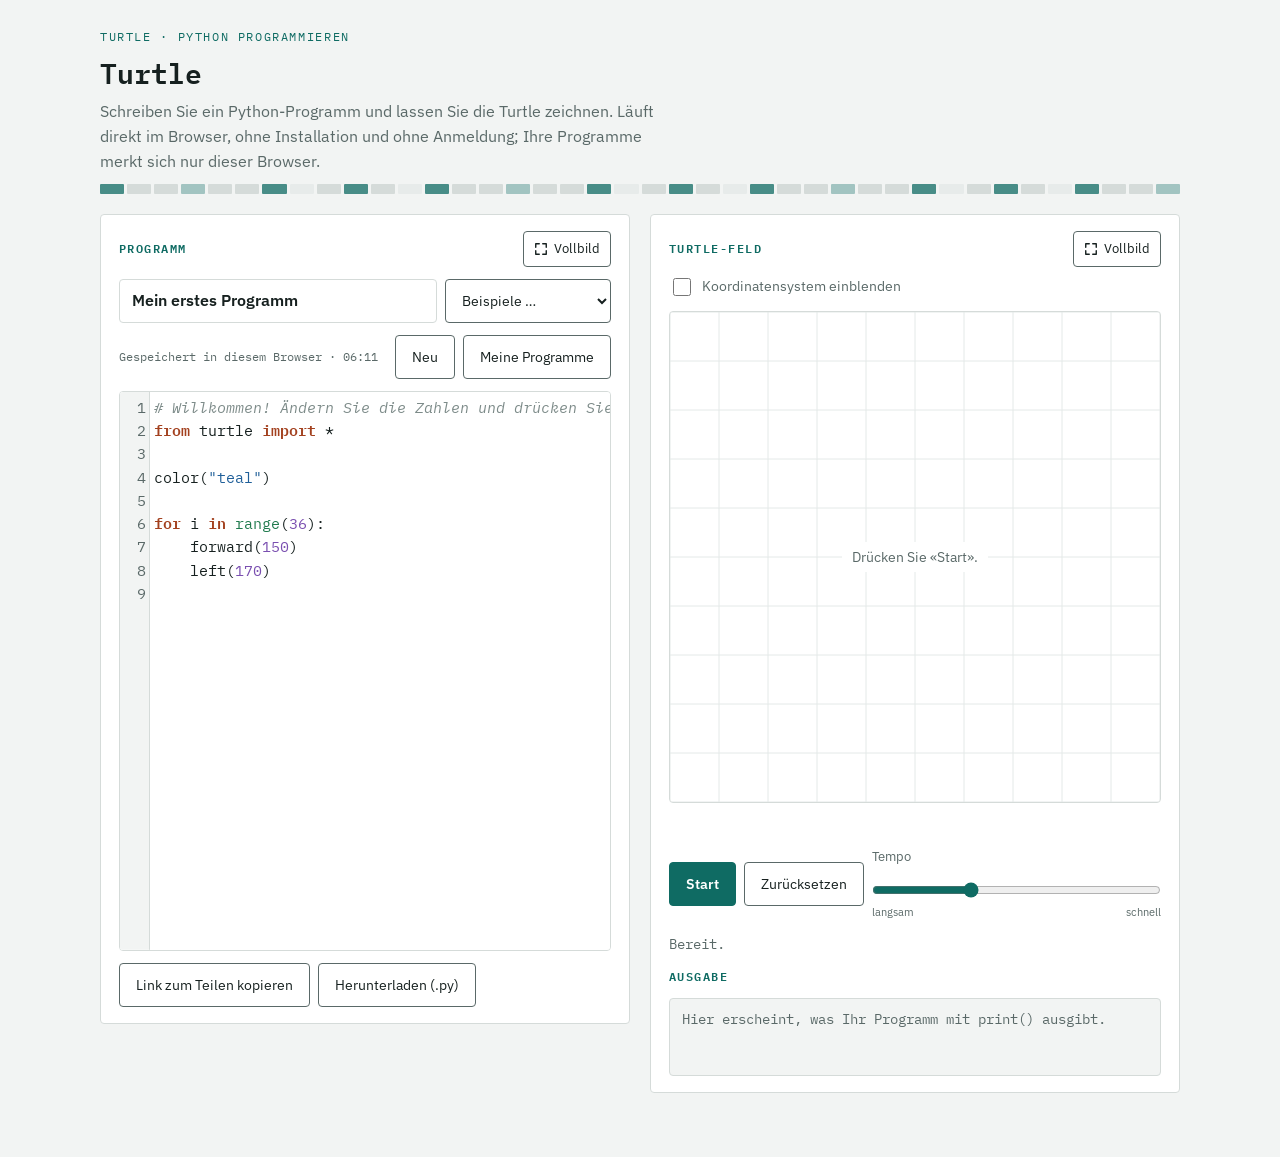
==== index.html @ aa92f541 "Vollbild für Programm und Turtle-Feld - Programm: Editor füllt den Bildschirm, Turtle-Feld, Steuerun" ====
<!doctype html>
<html lang="de-CH">
<head>
<meta charset="utf-8">
<meta name="viewport" content="width=device-width, initial-scale=1">
<title>Turtle</title>
<meta name="description" content="Mit Python und der Turtle zeichnen: direkt im Browser, ohne Installation und ohne Anmeldung.">
<link rel="icon" href="assets/favicon.svg">
<link rel="preconnect" href="https://fonts.gstatic.com" crossorigin>
<link rel="stylesheet" href="https://fonts.googleapis.com/css2?family=IBM+Plex+Mono:wght@400;600&family=IBM+Plex+Sans:wght@400;500;600&display=swap">
<link rel="stylesheet" href="vendor/codemirror.css">
<link rel="stylesheet" href="assets/basis.css">
<link rel="stylesheet" href="assets/oberflaeche.css">
<link rel="stylesheet" href="assets/turtle.css">
</head>
<body>
<div class="bk" id="bk">
  <header class="bk-kopf-seite">
    <span class="eyebrow">Turtle · Python programmieren</span>
    <h1>Turtle</h1>
    <p class="lead">Schreiben Sie ein Python-Programm und lassen Sie die Turtle zeichnen. Läuft direkt im Browser, ohne Installation und ohne Anmeldung; Ihre Programme merkt sich nur dieser Browser.</p>
    <div class="pixelrule" id="pixelrule" aria-hidden="true"></div>
  </header>

  <noscript><p class="oops">Diese Seite braucht JavaScript.</p></noscript>

  <div class="bk-raster">
    <section class="bk-bau" aria-labelledby="bauTitel">
      <div class="tu-sektionkopf">
        <h2 id="bauTitel">Programm</h2>
        <button type="button" class="bk-knopf tu-vollbild" data-vollbild="programm" aria-pressed="false"><svg viewBox="0 0 16 16" aria-hidden="true"><path class="gross" d="M2 6V2h4M10 2h4v4M14 10v4h-4M6 14H2v-4"/><path class="klein" d="M6 2v4H2M14 6h-4V2M10 14v-4h4M2 10h4v4"/></svg><span>Vollbild</span></button>
      </div>

      <div class="tu-kopf">
        <input type="text" class="tu-name" id="name" maxlength="60" aria-label="Name des Programms" placeholder="Name des Programms">
        <select class="tu-wahl" id="beispiele" aria-label="Beispiel öffnen"><option value="">Beispiele …</option></select>
      </div>
      <div class="bk-leiste">
        <span class="tu-gespeichert" id="gespeichert" role="status" aria-live="polite"></span>
        <span class="bk-leiste-knoepfe">
          <button type="button" class="bk-knopf" id="knopfNeu">Neu</button>
          <button type="button" class="bk-knopf" id="knopfProgramme">Meine Programme</button>
        </span>
      </div>

      <div class="tu-editor"><textarea id="code" aria-label="Python-Programm"></textarea></div>

      <div class="bk-challenge">
        <button type="button" class="bk-knopf" id="knopfTeilen">Link zum Teilen kopieren</button>
        <button type="button" class="bk-knopf" id="knopfLaden">Herunterladen (.py)</button>
        <input type="text" class="bk-ch-link" id="teilenLink" readonly hidden aria-label="Link zum Programm">
        <p class="bk-ch-meldung" id="teilenMeldung" role="status" aria-live="polite" hidden></p>
      </div>
    </section>

    <section class="bk-lauf" aria-labelledby="laufTitel">
      <div class="tu-sektionkopf">
        <h2 id="laufTitel">Turtle-Feld</h2>
        <button type="button" class="bk-knopf tu-vollbild" data-vollbild="feld" aria-pressed="false"><svg viewBox="0 0 16 16" aria-hidden="true"><path class="gross" d="M2 6V2h4M10 2h4v4M14 10v4h-4M6 14H2v-4"/><path class="klein" d="M6 2v4H2M14 6h-4V2M10 14v-4h4M2 10h4v4"/></svg><span>Vollbild</span></button>
      </div>
      <div class="tu-buehne">
        <label class="bk-nebel-schalter">
          <input type="checkbox" id="koordinaten"> Koordinatensystem einblenden
        </label>
        <div class="tu-feld" id="feld">
          <div class="tu-leer" id="leer"><span>Drücken Sie «Start».</span></div>
          <svg class="tu-raster" id="raster" aria-hidden="true"></svg>
          <div class="tu-maus" id="maus" aria-hidden="true" hidden></div>
        </div>
        <p class="bk-feldinfo tu-feldinfo" aria-live="polite"><span id="feldPos"></span><span id="feldZoom"></span></p>
      </div>

      <div class="tu-seite">
        <div class="bk-steuerung">
          <button type="button" class="bk-knopf primaer" id="knopfStart" title="Strg/⌘ + Eingabetaste startet neu">Start</button>
          <button type="button" class="bk-knopf" id="knopfReset">Zurücksetzen</button>
          <label class="bk-tempo">Tempo
            <input type="range" id="tempo" min="1" max="7" step="1" value="3" aria-valuetext="mittel">
            <span class="bk-tempo-skala" aria-hidden="true"><span>langsam</span><span>schnell</span></span>
          </label>
        </div>
        <p class="bk-schritt" id="zustand" aria-live="polite"></p>

        <div class="bk-meldung fehler" id="meldung" role="alert" hidden></div>

        <div class="tu-ausgabe-kopf"><h2 id="ausgabeTitel">Ausgabe</h2></div>
        <pre class="tu-ausgabe" id="ausgabe" aria-labelledby="ausgabeTitel" aria-live="polite"></pre>
        <div class="tu-eingabe" id="eingabeZeile" hidden>
          <input type="text" id="eingabe" autocomplete="off" autocapitalize="off" autocorrect="off" spellcheck="false" aria-label="Eingabe für input()">
          <button type="button" class="bk-knopf primaer" id="knopfEingabe">Senden</button>
        </div>
      </div>
    </section>
  </div>
</div>

<dialog class="bk-bild tu-dialog" id="programmeDialog" aria-labelledby="programmeTitel">
  <h2 id="programmeTitel">Meine Programme</h2>
  <p class="bk-bild-hilfe">Die Programme liegen nur in diesem Browser. Sichern Sie wichtige Programme zusätzlich als Datei.</p>
  <ul class="tu-liste" id="liste"></ul>
  <div class="bk-bild-knoepfe">
    <button type="button" class="bk-knopf" id="knopfOeffnen">Datei öffnen (.py, .json)</button>
    <button type="button" class="bk-knopf" id="knopfSichern">Alle sichern (.json)</button>
    <button type="button" class="bk-knopf" id="programmeZu">Schliessen</button>
  </div>
  <input type="file" id="datei" accept=".py,.txt,.json,text/plain,application/json" hidden>
</dialog>

<dialog class="bk-bild tu-dialog" id="importDialog" aria-labelledby="importTitel">
  <h2 id="importTitel">Programm erhalten</h2>
  <p class="bk-bild-hilfe" id="importText"></p>
  <pre class="tu-vorschau" id="importCode"></pre>
  <div class="bk-bild-knoepfe">
    <button type="button" class="bk-knopf primaer" id="importJa">Übernehmen</button>
    <button type="button" class="bk-knopf" id="importNein">Ablehnen</button>
  </div>
</dialog>

<script src="vendor/codemirror.js"></script>
<script src="vendor/python.js"></script>
<script src="vendor/closebrackets.js"></script>
<script src="vendor/matchbrackets.js"></script>
<script src="vendor/lz-string.min.js"></script>
<script src="assets/beispiele.js"></script>
<script src="assets/fehlerhilfe.js"></script>
<script src="assets/app.js"></script>
</body>
</html>
---- vendor/codemirror.css ----
/* BASICS */

.CodeMirror {
  /* Set height, width, borders, and global font properties here */
  font-family: monospace;
  height: 300px;
  color: black;
  direction: ltr;
}

/* PADDING */

.CodeMirror-lines {
  padding: 4px 0; /* Vertical padding around content */
}
.CodeMirror pre.CodeMirror-line,
.CodeMirror pre.CodeMirror-line-like {
  padding: 0 4px; /* Horizontal padding of content */
}

.CodeMirror-scrollbar-filler, .CodeMirror-gutter-filler {
  background-color: white; /* The little square between H and V scrollbars */
}

/* GUTTER */

.CodeMirror-gutters {
  border-right: 1px solid #ddd;
  background-color: #f7f7f7;
  white-space: nowrap;
}
.CodeMirror-linenumbers {}
.CodeMirror-linenumber {
  padding: 0 3px 0 5px;
  min-width: 20px;
  text-align: right;
  color: #999;
  white-space: nowrap;
}

.CodeMirror-guttermarker { color: black; }
.CodeMirror-guttermarker-subtle { color: #999; }

/* CURSOR */

.CodeMirror-cursor {
  border-left: 1px solid black;
  border-right: none;
  width: 0;
}
/* Shown when moving in bi-directional text */
.CodeMirror div.CodeMirror-secondarycursor {
  border-left: 1px solid silver;
}
.cm-fat-cursor .CodeMirror-cursor {
  width: auto;
  border: 0 !important;
  background: #7e7;
}
.cm-fat-cursor div.CodeMirror-cursors {
  z-index: 1;
}
.cm-fat-cursor .CodeMirror-line::selection,
.cm-fat-cursor .CodeMirror-line > span::selection, 
.cm-fat-cursor .CodeMirror-line > span > span::selection { background: transparent; }
.cm-fat-cursor .CodeMirror-line::-moz-selection,
.cm-fat-cursor .CodeMirror-line > span::-moz-selection,
.cm-fat-cursor .CodeMirror-line > span > span::-moz-selection { background: transparent; }
.cm-fat-cursor { caret-color: transparent; }
@-moz-keyframes blink {
  0% {}
  50% { background-color: transparent; }
  100% {}
}
@-webkit-keyframes blink {
  0% {}
  50% { background-color: transparent; }
  100% {}
}
@keyframes blink {
  0% {}
  50% { background-color: transparent; }
  100% {}
}

/* Can style cursor different in overwrite (non-insert) mode */
.CodeMirror-overwrite .CodeMirror-cursor {}

.cm-tab { display: inline-block; text-decoration: inherit; }

.CodeMirror-rulers {
  position: absolute;
  left: 0; right: 0; top: -50px; bottom: 0;
  overflow: hidden;
}
.CodeMirror-ruler {
  border-left: 1px solid #ccc;
  top: 0; bottom: 0;
  position: absolute;
}

/* DEFAULT THEME */

.cm-s-default .cm-header {color: blue;}
.cm-s-default .cm-quote {color: #090;}
.cm-negative {color: #d44;}
.cm-positive {color: #292;}
.cm-header, .cm-strong {font-weight: bold;}
.cm-em {font-style: italic;}
.cm-link {text-decoration: underline;}
.cm-strikethrough {text-decoration: line-through;}

.cm-s-default .cm-keyword {color: #708;}
.cm-s-default .cm-atom {color: #219;}
.cm-s-default .cm-number {color: #164;}
.cm-s-default .cm-def {color: #00f;}
.cm-s-default .cm-variable,
.cm-s-default .cm-punctuation,
.cm-s-default .cm-property,
.cm-s-default .cm-operator {}
.cm-s-default .cm-variable-2 {color: #05a;}
.cm-s-default .cm-variable-3, .cm-s-default .cm-type {color: #085;}
.cm-s-default .cm-comment {color: #a50;}
.cm-s-default .cm-string {color: #a11;}
.cm-s-default .cm-string-2 {color: #f50;}
.cm-s-default .cm-meta {color: #555;}
.cm-s-default .cm-qualifier {color: #555;}
.cm-s-default .cm-builtin {color: #30a;}
.cm-s-default .cm-bracket {color: #997;}
.cm-s-default .cm-tag {color: #170;}
.cm-s-default .cm-attribute {color: #00c;}
.cm-s-default .cm-hr {color: #999;}
.cm-s-default .cm-link {color: #00c;}

.cm-s-default .cm-error {color: #f00;}
.cm-invalidchar {color: #f00;}

.CodeMirror-composing { border-bottom: 2px solid; }

/* Default styles for common addons */

div.CodeMirror span.CodeMirror-matchingbracket {color: #0b0;}
div.CodeMirror span.CodeMirror-nonmatchingbracket {color: #a22;}
.CodeMirror-matchingtag { background: rgba(255, 150, 0, .3); }
.CodeMirror-activeline-background {background: #e8f2ff;}

/* STOP */

/* The rest of this file contains styles related to the mechanics of
   the editor. You probably shouldn't touch them. */

.CodeMirror {
  position: relative;
  overflow: hidden;
  background: white;
}

.CodeMirror-scroll {
  overflow: scroll !important; /* Things will break if this is overridden */
  /* 50px is the magic margin used to hide the element's real scrollbars */
  /* See overflow: hidden in .CodeMirror */
  margin-bottom: -50px; margin-right: -50px;
  padding-bottom: 50px;
  height: 100%;
  outline: none; /* Prevent dragging from highlighting the element */
  position: relative;
  z-index: 0;
}
.CodeMirror-sizer {
  position: relative;
  border-right: 50px solid transparent;
}

/* The fake, visible scrollbars. Used to force redraw during scrolling
   before actual scrolling happens, thus preventing shaking and
   flickering artifacts. */
.CodeMirror-vscrollbar, .CodeMirror-hscrollbar, .CodeMirror-scrollbar-filler, .CodeMirror-gutter-filler {
  position: absolute;
  z-index: 6;
  display: none;
  outline: none;
}
.CodeMirror-vscrollbar {
  right: 0; top: 0;
  overflow-x: hidden;
  overflow-y: scroll;
}
.CodeMirror-hscrollbar {
  bottom: 0; left: 0;
  overflow-y: hidden;
  overflow-x: scroll;
}
.CodeMirror-scrollbar-filler {
  right: 0; bottom: 0;
}
.CodeMirror-gutter-filler {
  left: 0; bottom: 0;
}

.CodeMirror-gutters {
  position: absolute; left: 0; top: 0;
  min-height: 100%;
  z-index: 3;
}
.CodeMirror-gutter {
  white-space: normal;
  height: 100%;
  display: inline-block;
  vertical-align: top;
  margin-bottom: -50px;
}
.CodeMirror-gutter-wrapper {
  position: absolute;
  z-index: 4;
  background: none !important;
  border: none !important;
}
.CodeMirror-gutter-background {
  position: absolute;
  top: 0; bottom: 0;
  z-index: 4;
}
.CodeMirror-gutter-elt {
  position: absolute;
  cursor: default;
  z-index: 4;
}
.CodeMirror-gutter-wrapper ::selection { background-color: transparent }
.CodeMirror-gutter-wrapper ::-moz-selection { background-color: transparent }

.CodeMirror-lines {
  cursor: text;
  min-height: 1px; /* prevents collapsing before first draw */
}
.CodeMirror pre.CodeMirror-line,
.CodeMirror pre.CodeMirror-line-like {
  /* Reset some styles that the rest of the page might have set */
  -moz-border-radius: 0; -webkit-border-radius: 0; border-radius: 0;
  border-width: 0;
  background: transparent;
  font-family: inherit;
  font-size: inherit;
  margin: 0;
  white-space: pre;
  word-wrap: normal;
  line-height: inherit;
  color: inherit;
  z-index: 2;
  position: relative;
  overflow: visible;
  -webkit-tap-highlight-color: transparent;
  -webkit-font-variant-ligatures: contextual;
  font-variant-ligatures: contextual;
}
.CodeMirror-wrap pre.CodeMirror-line,
.CodeMirror-wrap pre.CodeMirror-line-like {
  word-wrap: break-word;
  white-space: pre-wrap;
  word-break: normal;
}

.CodeMirror-linebackground {
  position: absolute;
  left: 0; right: 0; top: 0; bottom: 0;
  z-index: 0;
}

.CodeMirror-linewidget {
  position: relative;
  z-index: 2;
  padding: 0.1px; /* Force widget margins to stay inside of the container */
}

.CodeMirror-widget {}

.CodeMirror-rtl pre { direction: rtl; }

.CodeMirror-code {
  outline: none;
}

/* Force content-box sizing for the elements where we expect it */
.CodeMirror-scroll,
.CodeMirror-sizer,
.CodeMirror-gutter,
.CodeMirror-gutters,
.CodeMirror-linenumber {
  -moz-box-sizing: content-box;
  box-sizing: content-box;
}

.CodeMirror-measure {
  position: absolute;
  width: 100%;
  height: 0;
  overflow: hidden;
  visibility: hidden;
}

.CodeMirror-cursor {
  position: absolute;
  pointer-events: none;
}
.CodeMirror-measure pre { position: static; }

div.CodeMirror-cursors {
  visibility: hidden;
  position: relative;
  z-index: 3;
}
div.CodeMirror-dragcursors {
  visibility: visible;
}

.CodeMirror-focused div.CodeMirror-cursors {
  visibility: visible;
}

.CodeMirror-selected { background: #d9d9d9; }
.CodeMirror-focused .CodeMirror-selected { background: #d7d4f0; }
.CodeMirror-crosshair { cursor: crosshair; }
.CodeMirror-line::selection, .CodeMirror-line > span::selection, .CodeMirror-line > span > span::selection { background: #d7d4f0; }
.CodeMirror-line::-moz-selection, .CodeMirror-line > span::-moz-selection, .CodeMirror-line > span > span::-moz-selection { background: #d7d4f0; }

.cm-searching {
  background-color: #ffa;
  background-color: rgba(255, 255, 0, .4);
}

/* Used to force a border model for a node */
.cm-force-border { padding-right: .1px; }

@media print {
  /* Hide the cursor when printing */
  .CodeMirror div.CodeMirror-cursors {
    visibility: hidden;
  }
}

/* See issue #2901 */
.cm-tab-wrap-hack:after { content: ''; }

/* Help users use markselection to safely style text background */
span.CodeMirror-selectedtext { background: none; }
---- assets/basis.css ----
/* ============================================================
   basis.css – Farbtokens (Hell/Dunkel), Schrift und Grundlayout.
   Unverändert übernommen aus masta-nksa/kara (dort aus masta-nksa/checks).
   ============================================================ */
:root{
  --ground:#f2f4f3;
  --surface:#ffffff;
  --line:#d5dbd9;
  --ink:#16201f;
  --ink-soft:#5a6968;
  --accent:#0f6b63;
  --accent-soft:#d9ece9;
  --ok:#1f7a4d;
  --ok-soft:#dcefe3;
  --no:#a3411f;
  --no-soft:#f6e2da;
  --radius:4px;
}
@media (prefers-color-scheme: dark){
  :root:not([data-theme="light"]){
    --ground:#101615;
    --surface:#182120;
    --line:#2c3937;
    --ink:#e8efed;
    --ink-soft:#9aaba9;
    --accent:#5fd3c4;
    --accent-soft:#1d312f;
    --ok:#66d29a;
    --ok-soft:#172c22;
    --no:#e8a084;
    --no-soft:#2e1e18;
  }
}
:root[data-theme="dark"]{
  --ground:#101615;
  --surface:#182120;
  --line:#2c3937;
  --ink:#e8efed;
  --ink-soft:#9aaba9;
  --accent:#5fd3c4;
  --accent-soft:#1d312f;
  --ok:#66d29a;
  --ok-soft:#172c22;
  --no:#e8a084;
  --no-soft:#2e1e18;
}

*{box-sizing:border-box}
body{
  margin:0;
  background:var(--ground);
  color:var(--ink);
  font-family:"IBM Plex Sans",-apple-system,BlinkMacSystemFont,"Segoe UI",sans-serif;
  line-height:1.55;
  font-size:16px;
}
.wrap{max-width:680px;margin:0 auto;padding:32px 20px 64px;display:flex;flex-direction:column;gap:24px}

header{display:flex;flex-direction:column;gap:10px}
.eyebrow{
  font-family:"IBM Plex Mono",ui-monospace,monospace;
  font-size:.72rem;letter-spacing:.14em;text-transform:uppercase;color:var(--accent);
}
h1{
  font-family:"IBM Plex Mono",ui-monospace,monospace;
  font-weight:600;font-size:1.75rem;line-height:1.2;margin:0;text-wrap:balance;
}
.lead{margin:0;color:var(--ink-soft);max-width:56ch}

.pixelrule{display:flex;gap:3px;height:10px}
.pixelrule i{flex:1;background:var(--line);border-radius:1px}
.pixelrule i:nth-child(3n+1){background:var(--accent);opacity:.75}
.pixelrule i:nth-child(4n){opacity:.35}

/* Fehlermeldung, falls eine Datei fehlt oder kaputt ist */
.oops{
  background:var(--surface);border:1px solid var(--no);border-left-width:3px;
  border-radius:var(--radius);padding:16px 18px;
}
.oops h2{margin:0 0 6px;font-size:1rem;font-family:"IBM Plex Mono",ui-monospace,monospace}
.oops p{margin:0;color:var(--ink-soft);font-size:.92rem}
.oops code{font-family:"IBM Plex Mono",ui-monospace,monospace;font-size:.85em}

@media (prefers-reduced-motion: reduce){*{transition:none!important}}
---- assets/oberflaeche.css ----
/* ============================================================
   oberflaeche.css – Seitenraster, Knöpfe, Tempo, Meldungen, Dialoge.
   Klassen und Werte wie in masta-nksa/kara (baukasten/baukasten.css),
   damit Kara und Turtle gleich aussehen und sich gleich bedienen lassen.
   ============================================================ */

.bk{max-width:1120px;margin:0 auto;padding:28px 20px 64px;display:flex;flex-direction:column;gap:20px}
.bk-kopf-seite{gap:10px}
.bk h2{
  font-family:"IBM Plex Mono",ui-monospace,monospace;font-size:.78rem;letter-spacing:.12em;
  text-transform:uppercase;color:var(--accent);margin:0 0 10px;font-weight:600;
}

/* ---------- Raster ---------- */
.bk-raster{display:grid;gap:20px;grid-template-columns:minmax(0,1fr)}
@media (min-width:720px){
  .bk-raster{grid-template-columns:minmax(0,1fr) minmax(0,1fr);align-items:start}
  .bk-lauf{position:sticky;top:12px}
}
.bk-bau,.bk-lauf{
  background:var(--surface);border:1px solid var(--line);border-radius:var(--radius);padding:16px 18px;
  display:flex;flex-direction:column;gap:12px;min-width:0;
}
.bk-bau h2,.bk-lauf h2{margin:0}

/* ---------- Knöpfe ---------- */
.bk-knopf{
  font:inherit;font-size:.9rem;cursor:pointer;min-height:44px;padding:8px 16px;
  background:var(--surface);color:var(--ink);border:1px solid var(--ink-soft);border-radius:var(--radius);
}
.bk-knopf:hover:not(:disabled){border-color:var(--accent);background:var(--accent-soft)}
.bk-knopf:disabled{opacity:.45;cursor:default}
.bk-knopf.primaer{background:var(--accent);border-color:var(--accent);color:var(--surface);font-weight:600}
.bk-knopf.primaer:hover:not(:disabled){background:var(--accent);filter:brightness(1.1)}
.bk-knopf:focus-visible,.bk-tempo input:focus-visible{outline:3px solid var(--accent);outline-offset:2px}

.bk-leiste{display:flex;flex-wrap:wrap;gap:8px;align-items:center;justify-content:space-between}
.bk-leiste-knoepfe{display:flex;gap:8px;flex-wrap:wrap}

/* ---------- Steuerung und Tempo ---------- */
.bk-steuerung{display:flex;flex-wrap:wrap;gap:8px;align-items:center}
.bk-tempo{display:flex;flex-direction:column;gap:2px;font-size:.8rem;color:var(--ink-soft);flex:1;min-width:140px}
.bk-tempo input{width:100%;min-height:44px;margin:0;accent-color:var(--accent)}
.bk-tempo-skala{display:flex;justify-content:space-between;font-size:.7rem;margin-top:-10px}
.bk-schritt{margin:0;min-height:1.5em;font-size:.85rem;color:var(--ink-soft);font-family:"IBM Plex Mono",ui-monospace,monospace}

/* ---------- Meldungen ---------- */
.bk-meldung{
  border-left:3px solid var(--accent);padding:10px 12px;background:var(--accent-soft);
  display:flex;flex-direction:column;gap:8px;align-items:flex-start;
}
.bk-meldung[hidden]{display:none}
.bk-meldung.ok{border-left-color:var(--ok);background:var(--ok-soft)}
.bk-meldung.fehler{border-left-color:var(--no);background:var(--no-soft)}
.bk-meldung strong{font-size:1.05rem}
.bk-meldung p{margin:0}

/* ---------- Schalter und Feldinfo unter dem Feld (wie «Nebel» in Kara) ---------- */
.bk-nebel-schalter{display:flex;align-items:center;gap:8px;font-size:.85rem;color:var(--ink-soft);cursor:pointer;margin:-4px 0 0}
.bk-nebel-schalter input{width:18px;height:18px;accent-color:var(--accent)}
.bk-feldinfo{margin:0;font-size:.82rem;color:var(--ink-soft)}

/* ---------- Hinweise zum Aufklappen ---------- */
.bk-hinweis{font-size:.92rem;color:var(--ink-soft)}
.bk-hinweis summary{cursor:pointer;min-height:44px;display:flex;align-items:center;width:max-content;max-width:100%}
.bk-hinweis summary:focus-visible{outline:3px solid var(--accent);outline-offset:2px}
.bk-hinweis p{padding:2px 0 6px}

.bk-hilfe{margin:0;font-size:.85rem;color:var(--ink-soft);max-width:90ch}
.bk-hilfe b{color:var(--ink)}

/* ---------- Teilen (wie «Link zum Teilen kopieren» in Kara) ---------- */
.bk-challenge{display:flex;flex-wrap:wrap;gap:8px;align-items:center}
.bk-challenge > [hidden]{display:none !important}
.bk-ch-link{flex-basis:100%;font-family:"IBM Plex Mono",ui-monospace,monospace;font-size:.75rem;padding:8px;color:var(--ink);background:var(--ground);border:1px solid var(--line);border-radius:var(--radius);min-width:0}
.bk-ch-meldung{flex-basis:100%;margin:0;font-size:.88rem;color:var(--ink-soft)}

/* ---------- Dialoge ---------- */
.bk-bild [hidden]{display:none}
.bk-bild{
  width:min(92vw,380px);padding:18px;border:1px solid var(--line);border-radius:var(--radius);
  background:var(--surface);color:var(--ink);box-shadow:0 12px 40px rgba(0,0,0,.35);
}
.bk-bild::backdrop{background:rgba(0,0,0,.55)}
.bk-bild h2{margin:0 0 8px}
.bk-bild-hilfe{margin:0 0 12px;font-size:.88rem;color:var(--ink-soft)}
.bk-bild-knoepfe{display:flex;flex-wrap:wrap;gap:8px}

@media (max-width:560px){
  .bk{padding:20px 14px 48px}
  .bk-bau,.bk-lauf{padding:14px}
}
---- assets/turtle.css ----
/* ============================================================
   turtle.css – Editor, Turtle-Feld, Ausgabe und Programmliste.
   Farben aus basis.css, Grundbausteine aus oberflaeche.css.
   ============================================================ */

:root{
  --tok-kw:#a3411f; --tok-str:#1f5f99; --tok-num:#7a4fb0; --tok-com:#7d8b89; --tok-def:#0f6b63; --tok-builtin:#1f7a4d;
  --sel:#cfe6e2; --fehlerzeile:rgba(163,65,31,.16);
}
@media (prefers-color-scheme: dark){
  :root:not([data-theme="light"]){
    --tok-kw:#e8a084; --tok-str:#8cc4f5; --tok-num:#c7a6f0; --tok-com:#7f908e; --tok-def:#5fd3c4; --tok-builtin:#66d29a;
    --sel:#24433f; --fehlerzeile:rgba(232,160,132,.18);
  }
}
:root[data-theme="dark"]{
  --tok-kw:#e8a084; --tok-str:#8cc4f5; --tok-num:#c7a6f0; --tok-com:#7f908e; --tok-def:#5fd3c4; --tok-builtin:#66d29a;
  --sel:#24433f; --fehlerzeile:rgba(232,160,132,.18);
}

/* ---------- Programmkopf ---------- */
.tu-kopf{display:flex;flex-wrap:wrap;gap:8px;align-items:center}
.tu-name{
  flex:1 1 180px;min-width:0;min-height:44px;padding:8px 12px;font:inherit;font-weight:600;
  color:var(--ink);background:var(--surface);border:1px solid var(--line);border-radius:var(--radius);
}
.tu-name:focus-visible,.tu-wahl:focus-visible,.tu-eingabe input:focus-visible{outline:3px solid var(--accent);outline-offset:2px}
.tu-wahl{
  font:inherit;font-size:.9rem;min-height:44px;padding:8px 12px;cursor:pointer;
  color:var(--ink);background:var(--surface);border:1px solid var(--ink-soft);border-radius:var(--radius);
}
.tu-gespeichert{font-family:"IBM Plex Mono",ui-monospace,monospace;font-size:.78rem;color:var(--ink-soft);min-height:1.2em}

/* ---------- Editor (CodeMirror 5) ---------- */
.tu-editor{border:1px solid var(--line);border-radius:var(--radius);overflow:hidden}
.tu-editor .CodeMirror{
  height:min(62vh,560px);min-height:280px;background:var(--surface);color:var(--ink);
  font:15px/1.55 "IBM Plex Mono",ui-monospace,SFMono-Regular,Menlo,Consolas,monospace;
}
.tu-editor .CodeMirror-gutters{background:var(--ground);border-right:1px solid var(--line)}
.tu-editor .CodeMirror-linenumber{color:var(--ink-soft)}
.tu-editor .CodeMirror-cursor{border-left-color:var(--ink)}
.tu-editor .CodeMirror-selected,.tu-editor .CodeMirror-focused .CodeMirror-selected{background:var(--sel)}
.tu-editor .CodeMirror-matchingbracket{color:inherit !important;background:var(--sel)}
.tu-editor .CodeMirror-focused{outline:none}
.tu-editor:focus-within{border-color:var(--accent);box-shadow:0 0 0 1px var(--accent)}
.cm-s-default .cm-keyword{color:var(--tok-kw);font-weight:600}
.cm-s-default .cm-string,.cm-s-default .cm-string-2{color:var(--tok-str)}
.cm-s-default .cm-number{color:var(--tok-num)}
.cm-s-default .cm-comment{color:var(--tok-com);font-style:italic}
.cm-s-default .cm-def{color:var(--tok-def);font-weight:600}
.cm-s-default .cm-builtin,.cm-s-default .cm-variable-3{color:var(--tok-builtin)}
.cm-s-default .cm-variable,.cm-s-default .cm-variable-2,.cm-s-default .cm-operator,.cm-s-default .cm-property{color:var(--ink)}
.tu-fehlerzeile{background:var(--fehlerzeile)}

/* ---------- Turtle-Feld ---------- */
.tu-feld{
  position:relative;width:100%;aspect-ratio:1;background:#fff;
  border:1px solid var(--line);border-radius:var(--radius);overflow:hidden;
}
/* Schichten: Kacheln/Koordinaten (unten) · Hinweis · Zeichnung im iframe (durchsichtig, oben) */
.tu-feld iframe{position:absolute;inset:0;width:100%;height:100%;border:0;background:transparent;z-index:2;color-scheme:normal}
.tu-leer{position:absolute;inset:0;z-index:1;display:grid;place-items:center;padding:24px;text-align:center;color:#5a6968;font-size:.9rem}
.tu-leer span{background:#fff;padding:4px 10px;border-radius:var(--radius)}
.tu-leer[hidden]{display:none}
.mit-raster .tu-leer span{display:none}

.tu-raster{position:absolute;inset:0;width:100%;height:100%;pointer-events:none;z-index:0}
.tu-raster .kachel{stroke:#e4e9e8;stroke-width:1;vector-effect:non-scaling-stroke}
.tu-raster .feldrand{fill:none;stroke:#0f6b63;stroke-width:1.5;stroke-dasharray:6 4;vector-effect:non-scaling-stroke;opacity:.55}
.tu-raster .gitter{stroke:#b9c4c2;stroke-width:1;vector-effect:non-scaling-stroke}
.tu-raster .achse{stroke:#5a6968;stroke-width:1.5;vector-effect:non-scaling-stroke}
.tu-raster text{fill:#5a6968;font-family:"IBM Plex Mono",ui-monospace,monospace;paint-order:stroke;stroke:#fff;stroke-linejoin:round}
/* Koordinaten beim Zeiger */
.tu-maus{
  position:absolute;left:0;top:0;z-index:3;pointer-events:none;white-space:nowrap;
  padding:2px 7px;font:600 .78rem/1.4 "IBM Plex Mono",ui-monospace,monospace;font-variant-numeric:tabular-nums;
  color:#16201f;background:rgba(255,255,255,.88);border:1px solid #c9d2d0;border-radius:var(--radius);
  box-shadow:0 1px 4px rgba(0,0,0,.12);
}
.tu-maus[hidden]{display:none}
.tu-feldinfo{display:flex;justify-content:space-between;gap:12px;height:1.5em;white-space:nowrap;overflow:hidden;font-variant-numeric:tabular-nums}
.tu-feldinfo span{overflow:hidden;text-overflow:ellipsis}
#feldZoom{color:var(--accent);font-weight:600}

/* ---------- Fehlermeldung ---------- */
.tu-fehlercode{
  margin:0;max-width:100%;overflow-x:auto;padding:6px 10px;
  font:.85rem/1.5 "IBM Plex Mono",ui-monospace,monospace;white-space:pre;
  color:var(--ink);background:var(--surface);border:1px solid var(--line);border-radius:var(--radius);
}
.tu-fehlercode .nr{color:var(--ink-soft);user-select:none}
.tu-python{font-family:"IBM Plex Mono",ui-monospace,monospace;font-size:.78rem;color:var(--ink-soft);overflow-wrap:anywhere}
.bk-meldung .bk-hinweis{align-self:stretch}
.tu-beispiel{display:grid;grid-template-columns:1fr 1fr;gap:8px;margin:4px 0 6px}
.tu-beispiel div{min-width:0}
.tu-beispiel span{display:block;font-size:.78rem;margin-bottom:2px}
@media (max-width:560px){.tu-beispiel{grid-template-columns:1fr}}

/* ---------- Ausgabe (print / input) ---------- */
.tu-ausgabe-kopf{display:flex;align-items:center;justify-content:space-between;gap:8px}
.tu-ausgabe{
  margin:0;min-height:5.5em;max-height:14em;overflow:auto;padding:10px 12px;
  font:.88rem/1.5 "IBM Plex Mono",ui-monospace,monospace;white-space:pre-wrap;overflow-wrap:anywhere;
  color:var(--ink);background:var(--ground);border:1px solid var(--line);border-radius:var(--radius);
}
.tu-ausgabe:empty::before{content:"Hier erscheint, was Ihr Programm mit print() ausgibt.";color:var(--ink-soft)}
.tu-ausgabe .ein{color:var(--accent);font-weight:600}
.tu-ausgabe .fehler{color:var(--no)}
.tu-eingabe{display:flex;gap:8px}
.tu-eingabe[hidden]{display:none}
.tu-eingabe input{
  flex:1;min-width:0;min-height:44px;padding:8px 12px;font:inherit;font-family:"IBM Plex Mono",ui-monospace,monospace;
  color:var(--ink);background:var(--surface);border:2px solid var(--accent);border-radius:var(--radius);
}

/* ---------- Meine Programme ---------- */
.tu-dialog{width:min(92vw,560px)}
.tu-liste{list-style:none;margin:0 0 12px;padding:0;max-height:50vh;overflow:auto;border:1px solid var(--line);border-radius:var(--radius)}
.tu-liste li{display:flex;align-items:center;gap:8px;padding:6px 6px 6px 12px;border-bottom:1px solid var(--line)}
.tu-liste li:last-child{border-bottom:0}
.tu-liste li[aria-current="true"]{background:var(--accent-soft)}
.tu-liste .nm{flex:1;min-width:0;overflow:hidden;text-overflow:ellipsis;white-space:nowrap}
.tu-liste .dt{font-family:"IBM Plex Mono",ui-monospace,monospace;font-size:.75rem;color:var(--ink-soft);white-space:nowrap}
.tu-liste .bk-knopf{min-height:36px;padding:4px 10px;font-size:.85rem}
.tu-vorschau{
  margin:0 0 12px;max-height:40vh;overflow:auto;padding:10px 12px;
  font:.8rem/1.5 "IBM Plex Mono",ui-monospace,monospace;white-space:pre;
  background:var(--ground);border:1px solid var(--line);border-radius:var(--radius);
}

@media (max-width:560px){
  .tu-liste .dt{display:none}
  .tu-editor .CodeMirror{height:50vh}
}

/* ---------- Kopfzeilen der Bereiche, Vollbild ---------- */
.tu-sektionkopf{display:flex;align-items:center;justify-content:space-between;gap:8px;min-height:36px}
.tu-buehne,.tu-seite{display:flex;flex-direction:column;gap:12px;min-width:0}
.tu-vollbild{min-height:36px;padding:4px 10px;font-size:.8rem;display:inline-flex;align-items:center;gap:6px}
.tu-vollbild svg{width:14px;height:14px;fill:none;stroke:currentColor;stroke-width:1.6;stroke-linecap:round;stroke-linejoin:round}
.tu-vollbild .klein,.tu-vollbild[aria-pressed="true"] .gross{display:none}
.tu-vollbild[aria-pressed="true"] .klein{display:inline}

body[data-vollbild]{overflow:hidden}
body[data-vollbild] .bk{max-width:none;height:100vh;height:100dvh;padding:10px;gap:0}
body[data-vollbild] .bk-kopf-seite{display:none}
body[data-vollbild] .bk-raster{flex:1;min-height:0;align-items:stretch;gap:10px}
body[data-vollbild] .bk-lauf{position:static;min-height:0;overflow:auto}

/* Programm gross; Feld, Steuerung und Ausgabe klein daneben */
body[data-vollbild="programm"] .bk-raster{grid-template-columns:minmax(0,1fr) clamp(240px,26vw,340px)}
body[data-vollbild="programm"] .bk-bau{min-height:0}
body[data-vollbild="programm"] .tu-editor{flex:1;min-height:0;position:relative}
body[data-vollbild="programm"] .tu-editor .CodeMirror{position:absolute;inset:0;height:100%;min-height:0}
body[data-vollbild="programm"] .bk-lauf{padding:12px;gap:10px}
body[data-vollbild="programm"] .tu-buehne,body[data-vollbild="programm"] .tu-seite{gap:8px}
body[data-vollbild="programm"] .bk-tempo{min-width:100%}
body[data-vollbild="programm"] .tu-ausgabe{min-height:4em;max-height:10em}
@media (max-width:719px){
  body[data-vollbild="programm"] .bk-raster{grid-template-columns:minmax(0,1fr);grid-template-rows:minmax(0,1fr) auto}
  body[data-vollbild="programm"] .bk-lauf{max-height:40vh;max-height:40dvh}
  body[data-vollbild="programm"] .bk-bau > .bk-leiste,body[data-vollbild="programm"] .bk-bau > .bk-challenge{display:none}
  body[data-vollbild="programm"] .tu-buehne > *{width:min(100%,24vh);align-self:center}
}

/* Feld gross; Steuerung und Ausgabe daneben (im Hochformat darunter) */
body[data-vollbild="feld"] .bk-bau{display:none}
body[data-vollbild="feld"] .bk-raster{grid-template-columns:minmax(0,1fr)}
body[data-vollbild="feld"] .bk-lauf{
  display:grid;grid-template-columns:minmax(0,1fr) clamp(260px,28vw,380px);grid-template-rows:auto minmax(0,1fr);
  align-content:start;column-gap:20px;
}
body[data-vollbild="feld"] .tu-sektionkopf{grid-column:1 / -1}
body[data-vollbild="feld"] .tu-buehne{align-items:center;min-height:0}
body[data-vollbild="feld"] .tu-buehne > *{width:min(100%,calc(100vh - 175px));width:min(100%,calc(100dvh - 175px))}
body[data-vollbild="feld"] .tu-seite{min-height:0;overflow:auto}
@media (max-aspect-ratio:1/1){
  body[data-vollbild="feld"] .bk-lauf{grid-template-columns:minmax(0,1fr);grid-template-rows:auto auto minmax(0,1fr);row-gap:12px}
  body[data-vollbild="feld"] .tu-buehne > *{width:min(100%,calc(100vh - 380px));width:min(100%,calc(100dvh - 380px))}
}
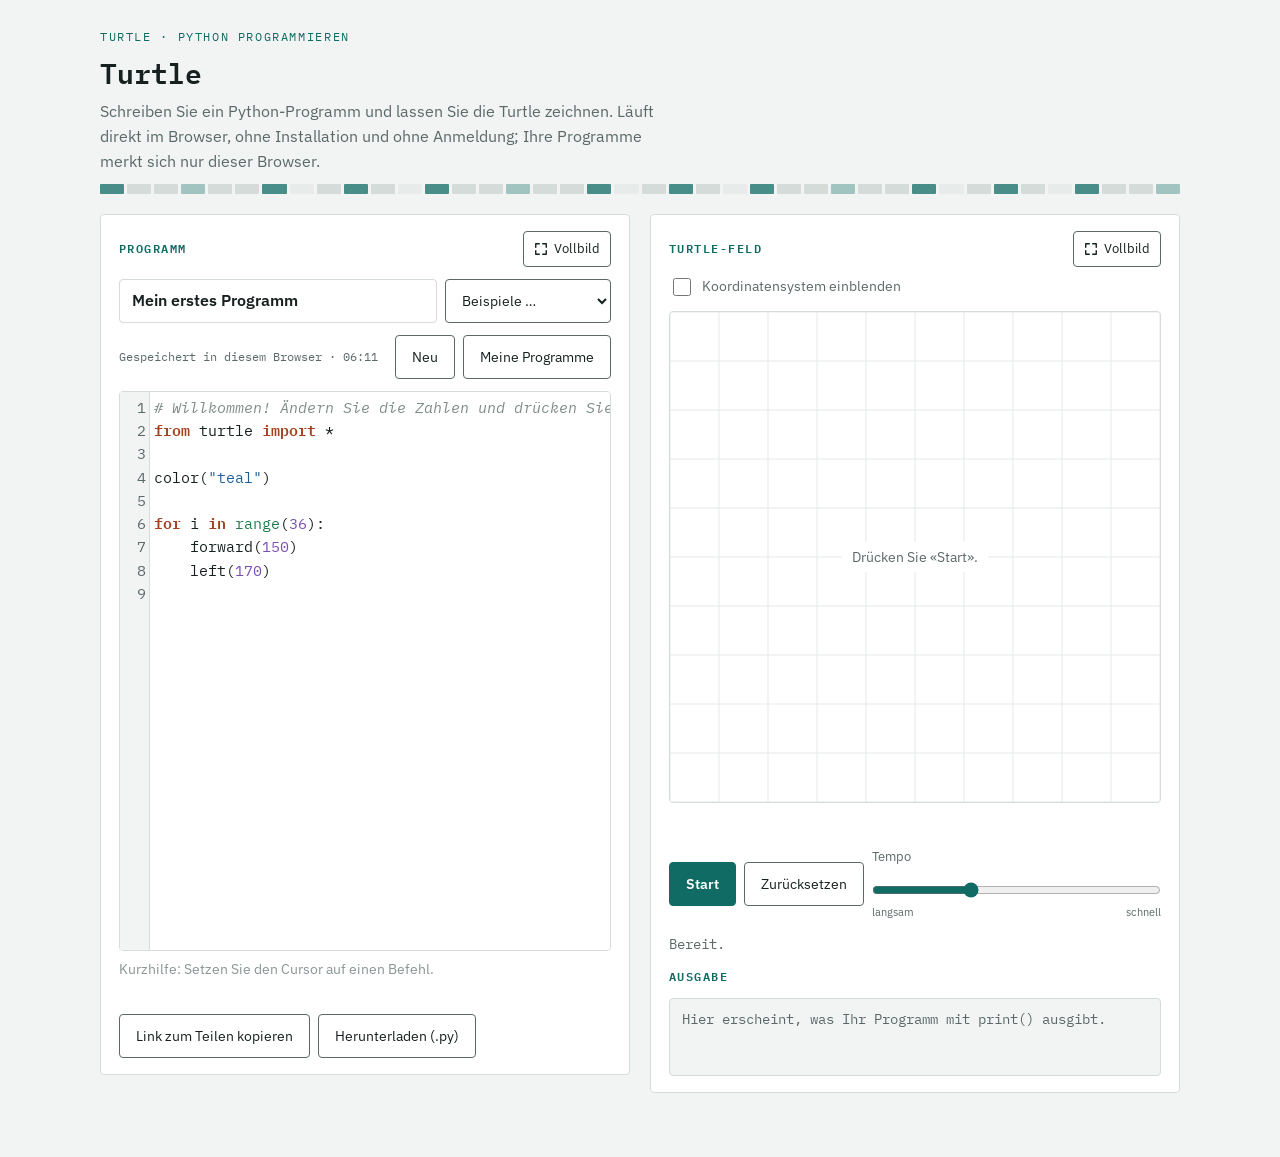
==== commit 23b13885: "Kurzhilfe unter dem Editor: Erklärung zum Befehl beim Cursor Neue Befehlsliste assets/befehle.js (Tu" ====
--- a/index.html
+++ b/index.html
@@ -18,11 +18,74 @@
   <header class="bk-kopf-seite">
     <span class="eyebrow">Turtle · Python programmieren</span>
     <h1>Turtle</h1>
-    <p class="lead">Schreiben Sie ein Python-Programm und lassen Sie die Turtle zeichnen. Läuft direkt im Browser, ohne Installation und ohne Anmeldung; Ihre Programme merkt sich nur dieser Browser.</p>
+    <p class="lead" id="lead">Schreiben Sie ein Python-Programm und lassen Sie die Turtle zeichnen. Läuft direkt im Browser, ohne Installation und ohne Anmeldung; Ihre Programme merkt sich nur dieser Browser.</p>
+    <div class="tu-kursleiste" id="kursLeiste" hidden>
+      <button type="button" class="bk-knopf" id="knopfUebersicht" aria-haspopup="dialog">Übersicht</button>
+      <button type="button" class="bk-knopf tu-lang" id="knopfKonzepte" aria-haspopup="dialog">Konzepte</button>
+      <button type="button" class="bk-knopf" id="knopfMenue" aria-haspopup="menu" aria-expanded="false" aria-label="Weitere Befehle">⋯</button>
+      <div class="tu-menue" id="menue" role="menu" hidden>
+        <button type="button" role="menuitem" id="menueKonzepte">Konzepte</button>
+        <a role="menuitem" id="linkFrei" href="./">Ohne Kurs programmieren</a>
+      </div>
+    </div>
     <div class="pixelrule" id="pixelrule" aria-hidden="true"></div>
   </header>
 
   <noscript><p class="oops">Diese Seite braucht JavaScript.</p></noscript>
+
+  <div class="tu-kurs" id="kurs" hidden>
+    <p class="bk-meldung fehler" id="kursFehler" role="alert" hidden></p>
+    <section class="bk-pfad" id="pfad" aria-label="Lernpfad" hidden>
+      <div class="bk-einheiten" id="einheiten" role="group" aria-label="Einheiten"></div>
+      <div class="bk-strecke" id="strecke"><div class="bk-abschnitte" id="abschnitte"></div></div>
+      <div class="bk-legende" aria-hidden="true">
+        <span><i class="g"></i>automatisch geprüft</span>
+        <span><i class="s"></i>selbst abgehakt</span>
+        <span><i class="a"></i>aktuelle Aufgabe</span>
+        <span><i class="k"></i>Lernkontrolle</span>
+        <span>★ Zusatzaufgabe</span>
+      </div>
+    </section>
+
+    <section class="bk-aufgabe" id="aufgabe" aria-labelledby="aufgabeTitel" hidden>
+      <div class="tu-kartenkopf">
+        <h2 id="aufgabeTitel"><small id="aufgabeOrt"></small><span id="aufgabeName"></span></h2>
+        <div class="tu-navi">
+          <button type="button" class="bk-knopf" id="knopfZurueck">‹ Zurück</button>
+          <button type="button" class="bk-knopf" id="knopfWeiter">Weiter ›</button>
+        </div>
+        <button type="button" class="tu-einklappen" id="einklappen" aria-expanded="true" aria-controls="aufgabeInhalt">Einklappen ▴</button>
+      </div>
+      <div class="tu-karteninhalt" id="aufgabeInhalt">
+      <p class="tu-freigabe" id="freigabe" hidden></p>
+      <p class="tu-etiketten" id="etiketten" hidden></p>
+      <div class="tu-text" id="aufgabeText"></div>
+      <ol class="tu-fragen" id="fragen" hidden></ol>
+      <div class="tu-vorhersage" id="vorhersage" hidden>
+        <label for="vorhersageText">Ihre Vorhersage: Was wird dieses Programm zeichnen? Schreiben Sie es auf, bevor Sie «Start» drücken.</label>
+        <textarea id="vorhersageText" rows="2" spellcheck="true"></textarea>
+        <div class="tu-vergleich" id="vergleich" role="group" aria-label="Stimmte Ihre Vorhersage?"></div>
+      </div>
+      <ul class="tu-checkliste" id="checkliste" hidden></ul>
+      <img class="tu-bild" id="aufgabeBild" alt="" hidden>
+      <p class="tu-weiter" id="weiterHinweis" hidden></p>
+      <details class="bk-hinweis" id="hinweisBox">
+        <summary>Hinweis anzeigen</summary>
+        <div id="hinweisListe"></div>
+        <button type="button" class="bk-knopf bk-tipp" id="knopfTipp">Noch ein Tipp</button>
+      </details>
+      <div class="tu-erledigt">
+        <label class="bk-nebel-schalter"><input type="checkbox" id="selbst"> Als erledigt markieren</label>
+        <span class="tu-status" id="aufgabeStatus" role="status" aria-live="polite"></span>
+      </div>
+      <div class="bk-challenge">
+        <button type="button" class="bk-knopf" id="aufgabeTeilen">Link zum Teilen kopieren</button>
+        <input type="text" class="bk-ch-link" id="aufgabeLink" readonly hidden aria-label="Link zur Aufgabe">
+        <p class="bk-ch-meldung" id="aufgabeMeldung" role="status" aria-live="polite" hidden></p>
+      </div>
+      </div>
+    </section>
+  </div>
 
   <div class="bk-raster">
     <section class="bk-bau" aria-labelledby="bauTitel">
@@ -38,12 +101,14 @@
       <div class="bk-leiste">
         <span class="tu-gespeichert" id="gespeichert" role="status" aria-live="polite"></span>
         <span class="bk-leiste-knoepfe">
+          <button type="button" class="bk-knopf" id="knopfStartcode" hidden>Zurück zum Startcode</button>
           <button type="button" class="bk-knopf" id="knopfNeu">Neu</button>
           <button type="button" class="bk-knopf" id="knopfProgramme">Meine Programme</button>
         </span>
       </div>
 
       <div class="tu-editor"><textarea id="code" aria-label="Python-Programm"></textarea></div>
+      <p class="tu-kurzhilfe" id="kurzhilfe" aria-live="polite"></p>
 
       <div class="bk-challenge">
         <button type="button" class="bk-knopf" id="knopfTeilen">Link zum Teilen kopieren</button>
@@ -61,6 +126,9 @@
       <div class="tu-buehne">
         <label class="bk-nebel-schalter">
           <input type="checkbox" id="koordinaten"> Koordinatensystem einblenden
+        </label>
+        <label class="bk-nebel-schalter" id="vorlageSchalter" hidden>
+          <input type="checkbox" id="vorlage"> Zielbild als Vorlage einblenden
         </label>
         <div class="tu-feld" id="feld">
           <div class="tu-leer" id="leer"><span>Drücken Sie «Start».</span></div>
@@ -82,6 +150,14 @@
         <p class="bk-schritt" id="zustand" aria-live="polite"></p>
 
         <div class="bk-meldung fehler" id="meldung" role="alert" hidden></div>
+        <div class="bk-meldung" id="pruefung" role="status" aria-live="polite" hidden></div>
+        <div class="bk-meldung" id="zielWerkzeug" hidden>
+          <strong>Zielbild-Werkzeug</strong>
+          <p>Nach jedem Lauf steht hier die Zeichnung als «ziel» für kurs.json.</p>
+          <label class="bk-nebel-schalter"><input type="checkbox" id="zielFarbe"> Farben übernehmen</label>
+          <textarea class="tu-zieltext" id="zielText" readonly rows="6" aria-label="Zielbild als JSON"></textarea>
+          <button type="button" class="bk-knopf" id="zielKopieren">Kopieren</button>
+        </div>
 
         <div class="tu-ausgabe-kopf"><h2 id="ausgabeTitel">Ausgabe</h2></div>
         <pre class="tu-ausgabe" id="ausgabe" aria-labelledby="ausgabeTitel" aria-live="polite"></pre>
@@ -116,6 +192,25 @@
   </div>
 </dialog>
 
+<dialog class="bk-bild tu-dialog tu-uebersicht" id="uebersichtDialog" aria-labelledby="uebersichtTitel">
+  <div class="tu-dialogkopf">
+    <h2 id="uebersichtTitel">Übersicht</h2>
+    <button type="button" class="bk-knopf" id="uebersichtZu">Schliessen</button>
+  </div>
+  <div class="tu-ue-gitter" id="uebersichtGitter"></div>
+</dialog>
+
+<div class="bk-schild" id="schild" aria-hidden="true" hidden></div>
+
+<dialog class="bk-bild tu-dialog tu-konzepte" id="konzepteDialog" aria-labelledby="konzepteTitel">
+  <h2 id="konzepteTitel">Konzepte</h2>
+  <div class="tu-konzeptwahl" id="konzeptWahl" role="group" aria-label="Konzept wählen"></div>
+  <div class="tu-text tu-konzepttext" id="konzeptText"></div>
+  <div class="bk-bild-knoepfe">
+    <button type="button" class="bk-knopf" id="konzepteZu">Schliessen</button>
+  </div>
+</dialog>
+
 <script src="vendor/codemirror.js"></script>
 <script src="vendor/python.js"></script>
 <script src="vendor/closebrackets.js"></script>
@@ -123,6 +218,10 @@
 <script src="vendor/lz-string.min.js"></script>
 <script src="assets/beispiele.js"></script>
 <script src="assets/fehlerhilfe.js"></script>
+<script src="assets/befehle.js"></script>
+<script src="assets/kurs.js"></script>
+<script src="assets/pruefung.js"></script>
 <script src="assets/app.js"></script>
+<script src="assets/kursmodus.js"></script>
 </body>
 </html>
--- a/assets/oberflaeche.css
+++ b/assets/oberflaeche.css
@@ -10,6 +10,24 @@
   font-family:"IBM Plex Mono",ui-monospace,monospace;font-size:.78rem;letter-spacing:.12em;
   text-transform:uppercase;color:var(--accent);margin:0 0 10px;font-weight:600;
 }
+
+/* ---------- Kursmodus: Auswahlknöpfe und Aufgabenkarte ---------- */
+.bk-reihe{
+  font:inherit;font-size:.82rem;font-family:"IBM Plex Mono",ui-monospace,monospace;letter-spacing:.06em;
+  cursor:pointer;min-height:40px;padding:6px 14px;background:transparent;color:var(--ink-soft);
+  border:1px solid var(--line);border-radius:var(--radius);
+}
+.bk-reihe:hover{border-color:var(--accent);color:var(--ink)}
+.bk-reihe[aria-pressed="true"]{border-color:var(--accent);background:var(--accent-soft);color:var(--ink);font-weight:600}
+.bk-reihe:focus-visible{outline:3px solid var(--accent);outline-offset:2px}
+.bk-aufgabe{background:var(--surface);border:1px solid var(--line);border-radius:var(--radius);padding:16px 18px}
+.bk-aufgabe h2{font-size:.95rem;letter-spacing:0;text-transform:none;color:var(--ink);margin-bottom:6px}
+.bk-aufgabe p{margin:0}
+.bk-aufgabe .bk-hinweis{margin-top:10px}
+.bk-aufgabe .bk-challenge{margin-top:10px}
+.bk-hinweis p + p{border-top:1px dashed var(--line);padding-top:8px}
+.bk-tipp{min-height:36px;padding:4px 12px;font-size:.85rem;margin:2px 0 6px}
+.bk-tipp[hidden]{display:none}
 
 /* ---------- Raster ---------- */
 .bk-raster{display:grid;gap:20px;grid-template-columns:minmax(0,1fr)}
@@ -88,5 +106,5 @@
 
 @media (max-width:560px){
   .bk{padding:20px 14px 48px}
-  .bk-bau,.bk-lauf{padding:14px}
+  .bk-bau,.bk-lauf,.bk-aufgabe{padding:14px}
 }
--- a/assets/turtle.css
+++ b/assets/turtle.css
@@ -179,3 +179,213 @@
   body[data-vollbild="feld"] .bk-lauf{grid-template-columns:minmax(0,1fr);grid-template-rows:auto auto minmax(0,1fr);row-gap:12px}
   body[data-vollbild="feld"] .tu-buehne > *{width:min(100%,calc(100vh - 380px));width:min(100%,calc(100dvh - 380px))}
 }
+
+/* ---------- Kursmodus ---------- */
+.tu-kurs{display:flex;flex-direction:column;gap:12px;min-width:0}
+.tu-kurs[hidden],.bk-aufgabe[hidden],.tu-kursleiste[hidden]{display:none}
+.im-kurs .tu-kopf,.im-kurs #knopfNeu,.im-kurs #knopfProgramme{display:none}
+#knopfStartcode[hidden]{display:none}
+.tu-etiketten{display:flex;flex-wrap:wrap;gap:6px;margin:0 0 8px}
+.tu-etiketten[hidden]{display:none}
+.tu-etikett{
+  font:inherit;font-size:.75rem;line-height:1.3;padding:3px 8px;border-radius:999px;
+  border:1px solid var(--line);background:var(--ground);color:var(--ink-soft);
+}
+.tu-etikett.zusatz{border-color:var(--accent);color:var(--accent)}
+.tu-etikett.kontrolle{border-color:var(--no);color:var(--no)}
+button.tu-etikett{cursor:pointer;color:var(--accent);min-height:28px}
+button.tu-etikett:hover{background:var(--accent-soft)}
+button.tu-etikett:focus-visible{outline:3px solid var(--accent);outline-offset:2px}
+.tu-fragen[hidden],.tu-checkliste[hidden],.tu-bild[hidden],.tu-weiter[hidden]{display:none}
+.tu-text p{margin:0 0 8px}
+.tu-text p:last-child{margin-bottom:0}
+.tu-text ul{margin:0 0 8px;padding-left:1.3em}
+.tu-text code,.tu-fragen code,.tu-checkliste code,.bk-hinweis code{
+  font-family:"IBM Plex Mono",ui-monospace,monospace;font-size:.88em;padding:0 3px;
+  background:var(--ground);border:1px solid var(--line);border-radius:3px;
+}
+.tu-kurscode{
+  margin:0 0 8px;max-width:100%;overflow-x:auto;padding:8px 12px;
+  font:.85rem/1.5 "IBM Plex Mono",ui-monospace,monospace;white-space:pre;
+  color:var(--ink);background:var(--ground);border:1px solid var(--line);border-radius:var(--radius);
+}
+.tu-fragen,.tu-checkliste{margin:8px 0 0;padding-left:1.5em}
+.tu-fragen li,.tu-checkliste li{margin:2px 0}
+.tu-checkliste{list-style:"☐  "}
+.tu-bild{display:block;margin-top:10px;max-width:min(100%,360px);height:auto;border:1px solid var(--line);border-radius:var(--radius);background:#fff}
+.tu-weiter{margin-top:8px !important;font-size:.85rem;color:var(--ink-soft)}
+.tu-erledigt{display:flex;flex-wrap:wrap;align-items:center;gap:6px 16px;margin-top:10px}
+.tu-erledigt .bk-nebel-schalter{margin:0;min-height:36px}
+.tu-status{font-size:.85rem;color:var(--ink-soft);min-height:1.5em}
+.tu-status.ok{color:var(--ok);font-weight:600}
+
+/* Zielbild als Vorlage im Feld */
+.tu-raster .vorlage path{fill:none;stroke-linecap:round;stroke-linejoin:round;opacity:.22}
+.tu-raster .vorlage .fl{opacity:.16}
+.tu-raster .vorlage circle{opacity:.3}
+#vorlageSchalter[hidden],#zielWerkzeug[hidden]{display:none}
+.tu-zieltext{
+  align-self:stretch;width:100%;font:.75rem/1.4 "IBM Plex Mono",ui-monospace,monospace;padding:8px;
+  color:var(--ink);background:var(--surface);border:1px solid var(--line);border-radius:var(--radius);resize:vertical;
+}
+
+/* Konzepte */
+.tu-konzepte{width:min(94vw,760px)}
+.tu-konzeptwahl{display:flex;flex-wrap:wrap;gap:6px;margin-bottom:12px}
+.tu-konzeptwahl .bk-reihe{min-height:36px;padding:4px 10px}
+.tu-konzepttext{max-height:min(60vh,560px);overflow:auto;margin-bottom:12px;padding-right:4px}
+.tu-konzepttext h3{margin:0 0 8px;font-size:1.05rem}
+body[data-vollbild] .tu-kurs{display:none}
+.tu-text h4{margin:14px 0 6px;font-size:.95rem}
+.tu-text h4:first-child{margin-top:0}
+.tu-tipptext{padding:2px 0 6px}
+.tu-tipptext + .tu-tipptext{border-top:1px dashed var(--line);padding-top:8px}
+
+
+/* ---------- Kursmodus: schmaler Kopf ---------- */
+.im-kurs .bk-kopf-seite{flex-direction:row;flex-wrap:wrap;align-items:center;gap:8px 16px}
+.im-kurs .bk-kopf-seite .eyebrow{flex:none}
+.im-kurs .bk-kopf-seite h1{flex:1 1 240px;min-width:0;margin:0;font-size:1.15rem;line-height:1.3;text-wrap:balance}
+.im-kurs .bk-kopf-seite .lead,.im-kurs .pixelrule{display:none}
+.tu-kursleiste{display:flex;gap:8px;position:relative;flex:none}
+.tu-kursleiste[hidden]{display:none}
+.tu-kursleiste .bk-knopf{min-height:40px;padding:6px 14px}
+.tu-menue{
+  position:absolute;right:0;top:calc(100% + 6px);z-index:20;min-width:240px;display:flex;flex-direction:column;padding:6px;
+  background:var(--surface);border:1px solid var(--line);border-radius:var(--radius);box-shadow:0 8px 28px rgba(0,0,0,.18);
+}
+.tu-menue[hidden]{display:none}
+.tu-menue button,.tu-menue a{
+  font:inherit;font-size:.9rem;text-align:left;color:var(--ink);text-decoration:none;background:none;border:0;
+  padding:9px 10px;border-radius:var(--radius);cursor:pointer;min-height:40px;display:flex;align-items:center;
+}
+.tu-menue button:hover,.tu-menue a:hover{background:var(--accent-soft)}
+.tu-menue button:focus-visible,.tu-menue a:focus-visible{outline:3px solid var(--accent);outline-offset:-1px}
+.tu-menue [hidden]{display:none}
+
+/* ---------- Lernpfad (bk-…: auch für Kara gedacht) ---------- */
+.bk-pfad{background:var(--surface);border:1px solid var(--line);border-radius:var(--radius);padding:12px 16px 12px;display:flex;flex-direction:column;gap:8px;min-width:0}
+.bk-pfad[hidden]{display:none}
+.bk-einheiten{display:flex;align-items:center;gap:8px;flex-wrap:wrap;min-width:0}
+.bk-einheit{position:relative;flex:none;width:38px;height:38px;padding:0;border:0;background:none;cursor:pointer;border-radius:50%}
+.bk-einheit svg{display:block;width:38px;height:38px}
+.bk-einheit .grund{fill:var(--surface);stroke:var(--line);stroke-width:3}
+.bk-einheit .ring{fill:none;stroke:var(--ok);stroke-width:3;stroke-linecap:round;transform:rotate(-90deg);transform-origin:50% 50%}
+.bk-einheit span{position:absolute;inset:0;display:grid;place-items:center;font-family:"IBM Plex Mono",ui-monospace,monospace;font-size:.82rem;font-weight:600;color:var(--ink-soft)}
+.bk-einheit[aria-current="true"] .grund{fill:var(--accent-soft);stroke:var(--accent)}
+.bk-einheit[aria-current="true"] span{color:var(--ink)}
+.bk-einheit.weiter .grund{stroke-dasharray:3 3}
+.bk-einheit:focus-visible,.bk-station:focus-visible{outline:3px solid var(--accent);outline-offset:2px}
+.bk-einheit-titel{margin-left:8px;flex:1 1 220px;min-width:0;display:flex;align-items:baseline;gap:4px 12px;flex-wrap:wrap}
+.bk-einheit-titel b{font-family:"IBM Plex Mono",ui-monospace,monospace;font-size:.95rem}
+.bk-einheit-titel small{color:var(--ink-soft);font-size:.82rem}
+.bk-stand{margin-left:auto;font-family:"IBM Plex Mono",ui-monospace,monospace;font-size:.85rem;color:var(--ink-soft);font-variant-numeric:tabular-nums;white-space:nowrap}
+.bk-strecke{overflow-x:auto;padding:2px 2px 2px;scrollbar-width:thin}
+.bk-abschnitte{display:flex;gap:26px;width:max-content;min-width:100%}
+.bk-abschnitt{display:flex;flex-direction:column;gap:4px}
+.bk-abschnitt-name{font-family:"IBM Plex Mono",ui-monospace,monospace;font-size:.68rem;letter-spacing:.1em;text-transform:uppercase;color:var(--ink-soft);white-space:nowrap;min-height:1.2em}
+.bk-halte{position:relative;display:flex;align-items:flex-end;gap:14px;height:48px;padding:16px 4px 2px}
+.bk-halte::before{content:"";position:absolute;left:14px;right:14px;bottom:13px;height:2px;background:var(--line)}
+.bk-station{
+  position:relative;z-index:1;flex:none;width:24px;height:24px;padding:0;border-radius:50%;cursor:pointer;
+  border:2px solid var(--ink-soft);background:var(--surface);display:grid;place-items:center;
+  font:700 .72rem/1 "IBM Plex Sans",sans-serif;color:var(--surface);
+}
+.bk-station.kontrolle{border-radius:5px}
+.bk-station.geprueft{background:var(--ok);border-color:var(--ok)}
+.bk-station.selbst{background:var(--ink-soft);border-color:var(--ink-soft);opacity:.75}
+.bk-station.aktuell{box-shadow:0 0 0 3px var(--surface),0 0 0 5px var(--accent)}
+.bk-station.spaeter:not(.aktuell){opacity:.5}
+.bk-station.gesperrt{border-style:dotted;opacity:.5}
+.bk-station.gesperrt::after{content:"";position:absolute;width:8px;height:6px;border-radius:1px;background:var(--ink-soft);bottom:5px}
+.bk-station.zusatz{width:20px;height:20px;align-self:flex-start;margin-top:-14px;border-style:dashed}
+.bk-station.zusatz::after{content:"★";position:absolute;inset:0;display:grid;place-items:center;font-size:.7rem;color:var(--ink-soft)}
+.bk-station.zusatz.geprueft::after,.bk-station.zusatz.selbst::after{color:var(--surface)}
+.bk-station.zusatz::before{content:"";position:absolute;left:50%;top:100%;height:14px;border-left:2px dashed var(--line)}
+.bk-schild{
+  position:fixed;z-index:30;pointer-events:none;transform:translate(-50%,-100%);white-space:nowrap;
+  padding:3px 8px;border-radius:var(--radius);font-size:.8rem;background:var(--ink);color:var(--surface);
+}
+.bk-schild[hidden]{display:none}
+.bk-legende{display:flex;flex-wrap:wrap;gap:2px 16px;font-size:.75rem;color:var(--ink-soft)}
+.bk-legende span{display:inline-flex;align-items:center;gap:6px}
+.bk-legende i{display:inline-block;width:12px;height:12px;border-radius:50%;border:2px solid var(--ink-soft);background:var(--surface)}
+.bk-legende i.g{background:var(--ok);border-color:var(--ok)}
+.bk-legende i.s{background:var(--ink-soft);opacity:.75}
+.bk-legende i.a{box-shadow:0 0 0 2px var(--surface),0 0 0 3.5px var(--accent)}
+.bk-legende i.k{border-radius:3px}
+
+/* ---------- Aufgabenkarte ---------- */
+.tu-kartenkopf{display:flex;align-items:center;gap:8px;flex-wrap:wrap}
+.tu-kartenkopf h2{flex:1 1 220px;min-width:0;margin:0 !important;font-size:1.02rem;text-wrap:balance}
+.tu-kartenkopf h2 small{display:block;font-family:"IBM Plex Mono",ui-monospace,monospace;font-size:.7rem;letter-spacing:.1em;text-transform:uppercase;color:var(--ink-soft);font-weight:400}
+.tu-navi{display:flex;gap:6px}
+.tu-navi .bk-knopf,.bk-knopf.tu-klein{min-height:36px;padding:4px 12px;font-size:.85rem}
+.tu-einklappen{font:inherit;font-size:.82rem;color:var(--ink-soft);background:none;border:0;cursor:pointer;min-height:36px;padding:4px 6px}
+.tu-einklappen:hover{color:var(--accent)}
+.tu-einklappen:focus-visible{outline:3px solid var(--accent);outline-offset:2px}
+.tu-karteninhalt{margin-top:10px}
+.bk-aufgabe.zu .tu-karteninhalt{display:none}
+.tu-freigabe{margin:0 0 10px !important;padding:6px 10px;font-size:.9rem;border-left:3px solid var(--line);background:var(--ground);color:var(--ink-soft)}
+.tu-freigabe.gesperrt{border-left-color:var(--no);background:var(--no-soft);color:var(--ink)}
+.tu-freigabe[hidden],.tu-vorhersage[hidden]{display:none}
+.tu-vorhersage{display:flex;flex-direction:column;gap:6px;margin:10px 0 0;padding:8px 10px;border-left:3px solid var(--accent);background:var(--accent-soft)}
+.tu-vorhersage label{font-size:.92rem}
+.tu-vorhersage textarea{
+  width:100%;min-height:3.2em;resize:vertical;font:inherit;font-size:.92rem;padding:6px 8px;
+  color:var(--ink);background:var(--surface);border:1px solid var(--line);border-radius:var(--radius);
+}
+.tu-vorhersage textarea:focus-visible{outline:3px solid var(--accent);outline-offset:1px}
+.tu-vergleich{display:flex;flex-wrap:wrap;align-items:center;gap:6px 8px;min-height:36px;font-size:.88rem;color:var(--ink-soft)}
+.tu-vergleich .bk-knopf[aria-pressed="true"]{background:var(--accent);border-color:var(--accent);color:var(--surface)}
+.tu-knoepfe{display:flex;flex-wrap:wrap;gap:8px}
+
+/* ---------- Übersicht ---------- */
+.tu-uebersicht{width:min(94vw,1000px);max-height:88vh;max-height:88dvh;padding:0;overflow:auto}
+.tu-dialogkopf{position:sticky;top:0;z-index:1;display:flex;align-items:center;gap:12px;padding:12px 18px;background:var(--surface);border-bottom:1px solid var(--line)}
+.tu-dialogkopf h2{margin:0 !important;flex:1}
+.tu-ue-gitter{display:grid;grid-template-columns:repeat(auto-fill,minmax(270px,1fr));gap:14px;padding:16px 18px 20px}
+.tu-ue-einheit{border:1px solid var(--line);border-radius:var(--radius);padding:12px 14px;display:flex;flex-direction:column;gap:6px;min-width:0}
+.tu-ue-einheit.aktuell{border-color:var(--accent);box-shadow:0 0 0 1px var(--accent)}
+.tu-ue-einheit.weiter{border-style:dashed}
+.tu-ue-einheit h3{margin:0;display:flex;justify-content:space-between;gap:8px;font-family:"IBM Plex Mono",ui-monospace,monospace;font-size:.9rem}
+.tu-ue-stand{color:var(--ink-soft);font-weight:400;font-variant-numeric:tabular-nums}
+.tu-ue-unter{margin:0;font-size:.8rem;color:var(--ink-soft)}
+.tu-balken{height:6px;overflow:hidden;background:var(--ground);border:1px solid var(--line);border-radius:3px}
+.tu-balken i{display:block;height:100%;background:var(--ok)}
+.tu-ue-abschnitt{margin-top:4px;font-family:"IBM Plex Mono",ui-monospace,monospace;font-size:.66rem;letter-spacing:.1em;text-transform:uppercase;color:var(--ink-soft)}
+.tu-ue-liste{list-style:none;margin:0;padding:0}
+.tu-ue-aufgabe{
+  width:100%;display:flex;align-items:center;gap:8px;padding:3px 4px;border:0;border-radius:var(--radius);
+  font:inherit;font-size:.88rem;text-align:left;color:var(--ink);background:none;cursor:pointer;min-height:30px;
+}
+.tu-ue-aufgabe:hover{background:var(--accent-soft)}
+.tu-ue-aufgabe:focus-visible{outline:3px solid var(--accent);outline-offset:-1px}
+.tu-ue-aufgabe[aria-current="true"]{background:var(--accent-soft);font-weight:600}
+.tu-ue-aufgabe i{flex:none;width:12px;height:12px;border-radius:50%;border:2px solid var(--ink-soft)}
+.tu-ue-aufgabe i.k{border-radius:3px}
+.tu-ue-aufgabe i.g{background:var(--ok);border-color:var(--ok)}
+.tu-ue-aufgabe i.s{background:var(--ink-soft);opacity:.75}
+.tu-ue-aufgabe em{font-style:normal;font-size:.78em;color:var(--ink-soft)}
+
+@media (max-width:640px){
+  .bk-einheiten{flex-wrap:nowrap;overflow-x:auto;padding-bottom:4px}
+  .bk-einheit-titel{display:none}
+  .bk-stand{margin-left:8px}
+  .tu-kursleiste .tu-lang{display:none}
+  .tu-menue{right:auto;left:0}
+  .bk-pfad{padding:10px 12px}
+  .bk-legende{display:none}
+}
+@media (prefers-reduced-motion:no-preference){
+  .bk-station{transition:box-shadow .15s,background .15s}
+}
+
+/* ---------- Kurzhilfe unter dem Editor (feste Höhe) ---------- */
+.tu-kurzhilfe{
+  margin:-4px 0 0;height:3.2em;line-height:1.6em;overflow:hidden;font-size:.85rem;color:var(--ink-soft);
+  display:-webkit-box;-webkit-line-clamp:2;-webkit-box-orient:vertical;
+}
+.tu-kurzhilfe code{font-family:"IBM Plex Mono",ui-monospace,monospace;font-size:.92em;font-weight:600;color:var(--accent)}
+.tu-kurzhilfe.leer{opacity:.7}
+
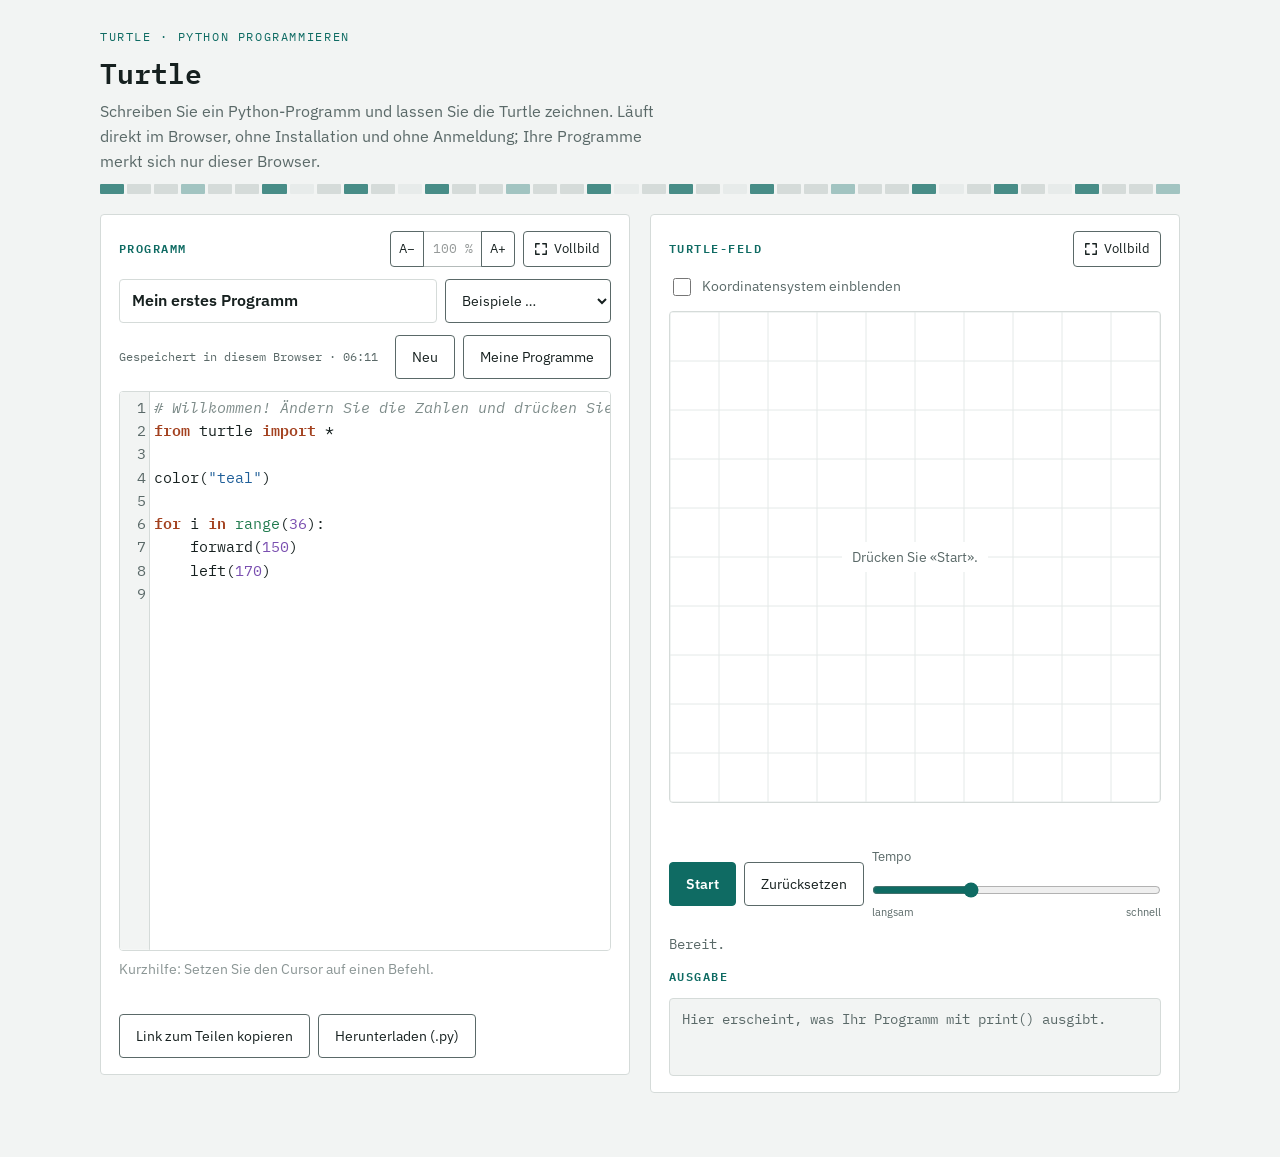
==== commit 339b4572: "Schriftgrösse im Editor: A−/A+, eigene Grösse im Vollbild (Beamer) Co-Authored-By: Claude Opus 5.5 <" ====
--- a/index.html
+++ b/index.html
@@ -91,6 +91,11 @@
     <section class="bk-bau" aria-labelledby="bauTitel">
       <div class="tu-sektionkopf">
         <h2 id="bauTitel">Programm</h2>
+        <span class="tu-schrift" role="group" aria-label="Schriftgrösse im Editor">
+          <button type="button" class="bk-knopf" id="schriftKleiner" title="Schrift kleiner" aria-label="Schrift kleiner">A−</button>
+          <button type="button" class="bk-knopf" id="schriftNormal" title="Normale Schriftgrösse"></button>
+          <button type="button" class="bk-knopf" id="schriftGroesser" title="Schrift grösser" aria-label="Schrift grösser">A+</button>
+        </span>
         <button type="button" class="bk-knopf tu-vollbild" data-vollbild="programm" aria-pressed="false"><svg viewBox="0 0 16 16" aria-hidden="true"><path class="gross" d="M2 6V2h4M10 2h4v4M14 10v4h-4M6 14H2v-4"/><path class="klein" d="M6 2v4H2M14 6h-4V2M10 14v-4h4M2 10h4v4"/></svg><span>Vollbild</span></button>
       </div>
 
--- a/assets/turtle.css
+++ b/assets/turtle.css
@@ -35,7 +35,7 @@
 .tu-editor{border:1px solid var(--line);border-radius:var(--radius);overflow:hidden}
 .tu-editor .CodeMirror{
   height:min(62vh,560px);min-height:280px;background:var(--surface);color:var(--ink);
-  font:15px/1.55 "IBM Plex Mono",ui-monospace,SFMono-Regular,Menlo,Consolas,monospace;
+  font:var(--schrift,15px)/1.55 "IBM Plex Mono",ui-monospace,SFMono-Regular,Menlo,Consolas,monospace;
 }
 .tu-editor .CodeMirror-gutters{background:var(--ground);border-right:1px solid var(--line)}
 .tu-editor .CodeMirror-linenumber{color:var(--ink-soft)}
@@ -137,6 +137,12 @@
 /* ---------- Kopfzeilen der Bereiche, Vollbild ---------- */
 .tu-sektionkopf{display:flex;align-items:center;justify-content:space-between;gap:8px;min-height:36px}
 .tu-buehne,.tu-seite{display:flex;flex-direction:column;gap:12px;min-width:0}
+.tu-schrift{display:inline-flex;margin-left:auto}
+.tu-schrift .bk-knopf{min-height:36px;padding:4px 8px;font-size:.8rem;border-radius:0;margin-left:-1px}
+.tu-schrift .bk-knopf:first-child{border-radius:var(--radius) 0 0 var(--radius);margin-left:0}
+.tu-schrift .bk-knopf:last-child{border-radius:0 var(--radius) var(--radius) 0}
+.tu-schrift .bk-knopf:hover:not(:disabled),.tu-schrift .bk-knopf:focus-visible{position:relative}
+#schriftNormal{min-width:4.6em;font-family:"IBM Plex Mono",ui-monospace,monospace;font-variant-numeric:tabular-nums}
 .tu-vollbild{min-height:36px;padding:4px 10px;font-size:.8rem;display:inline-flex;align-items:center;gap:6px}
 .tu-vollbild svg{width:14px;height:14px;fill:none;stroke:currentColor;stroke-width:1.6;stroke-linecap:round;stroke-linejoin:round}
 .tu-vollbild .klein,.tu-vollbild[aria-pressed="true"] .gross{display:none}
@@ -266,7 +272,7 @@
 /* ---------- Lernpfad (bk-…: auch für Kara gedacht) ---------- */
 .bk-pfad{background:var(--surface);border:1px solid var(--line);border-radius:var(--radius);padding:12px 16px 12px;display:flex;flex-direction:column;gap:8px;min-width:0}
 .bk-pfad[hidden]{display:none}
-.bk-einheiten{display:flex;align-items:center;gap:8px;flex-wrap:wrap;min-width:0}
+.bk-einheiten{display:flex;align-items:center;gap:8px;flex-wrap:nowrap;min-width:0}
 .bk-einheit{position:relative;flex:none;width:38px;height:38px;padding:0;border:0;background:none;cursor:pointer;border-radius:50%}
 .bk-einheit svg{display:block;width:38px;height:38px}
 .bk-einheit .grund{fill:var(--surface);stroke:var(--line);stroke-width:3}
@@ -276,10 +282,11 @@
 .bk-einheit[aria-current="true"] span{color:var(--ink)}
 .bk-einheit.weiter .grund{stroke-dasharray:3 3}
 .bk-einheit:focus-visible,.bk-station:focus-visible{outline:3px solid var(--accent);outline-offset:2px}
-.bk-einheit-titel{margin-left:8px;flex:1 1 220px;min-width:0;display:flex;align-items:baseline;gap:4px 12px;flex-wrap:wrap}
-.bk-einheit-titel b{font-family:"IBM Plex Mono",ui-monospace,monospace;font-size:.95rem}
-.bk-einheit-titel small{color:var(--ink-soft);font-size:.82rem}
-.bk-stand{margin-left:auto;font-family:"IBM Plex Mono",ui-monospace,monospace;font-size:.85rem;color:var(--ink-soft);font-variant-numeric:tabular-nums;white-space:nowrap}
+/* immer eine Zeile: Titel ganz, Untertitel bei Platzmangel gekürzt (ganz im title) */
+.bk-einheit-titel{margin-left:8px;flex:1 1 0;min-width:0;display:flex;align-items:baseline;gap:12px;white-space:nowrap;overflow:hidden}
+.bk-einheit-titel b{flex:none;font-family:"IBM Plex Mono",ui-monospace,monospace;font-size:.95rem}
+.bk-einheit-titel small{min-width:0;overflow:hidden;text-overflow:ellipsis;color:var(--ink-soft);font-size:.82rem}
+.bk-stand{flex:none;margin-left:auto;font-family:"IBM Plex Mono",ui-monospace,monospace;font-size:.85rem;color:var(--ink-soft);font-variant-numeric:tabular-nums;white-space:nowrap}
 .bk-strecke{overflow-x:auto;padding:2px 2px 2px;scrollbar-width:thin}
 .bk-abschnitte{display:flex;gap:26px;width:max-content;min-width:100%}
 .bk-abschnitt{display:flex;flex-direction:column;gap:4px}
@@ -389,3 +396,11 @@
 .tu-kurzhilfe code{font-family:"IBM Plex Mono",ui-monospace,monospace;font-size:.92em;font-weight:600;color:var(--accent)}
 .tu-kurzhilfe.leer{opacity:.7}
 
+
+/* ---------- Laufende Zeile ---------- */
+:root{--aktivzeile:rgba(15,107,99,.13)}
+@media (prefers-color-scheme: dark){:root:not([data-theme="light"]){--aktivzeile:rgba(95,211,196,.16)}}
+:root[data-theme="dark"]{--aktivzeile:rgba(95,211,196,.16)}
+.tu-aktivzeile{background:var(--aktivzeile)}
+.tu-aktivrand .CodeMirror-linenumber{color:var(--accent);font-weight:600}
+.tu-aktivrand .CodeMirror-linenumber::before{content:"▶";position:absolute;left:2px;font-size:.7em;line-height:inherit}
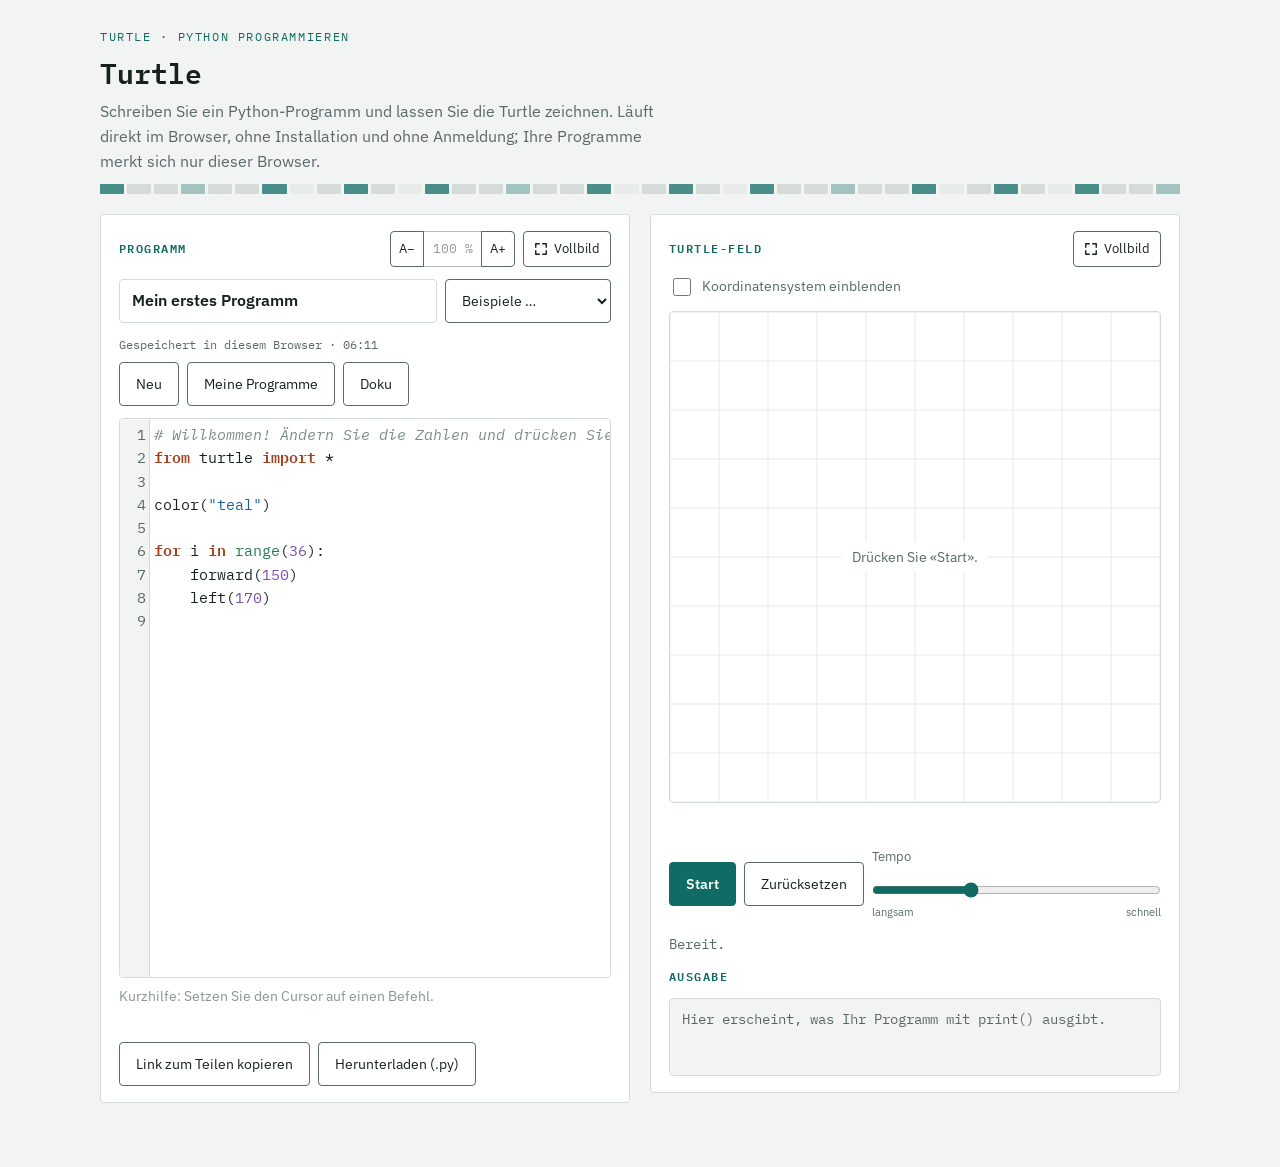
==== commit f228234c: "Doku: Befehle und Anleitungen nachschlagen und durchsuchen Seitenleiste «Doku» beim Programm, unabhä" ====
--- a/index.html
+++ b/index.html
@@ -109,6 +109,7 @@
           <button type="button" class="bk-knopf" id="knopfStartcode" hidden>Zurück zum Startcode</button>
           <button type="button" class="bk-knopf" id="knopfNeu">Neu</button>
           <button type="button" class="bk-knopf" id="knopfProgramme">Meine Programme</button>
+          <button type="button" class="bk-knopf" id="knopfDoku" aria-controls="doku" aria-expanded="false" title="Befehle und Anleitungen nachschlagen">Doku</button>
         </span>
       </div>
 
@@ -174,6 +175,19 @@
     </section>
   </div>
 </div>
+
+<aside class="tu-doku" id="doku" aria-labelledby="dokuTitel" hidden>
+  <div class="tu-doku-kopf">
+    <h2 id="dokuTitel">Doku</h2>
+    <button type="button" class="bk-knopf" id="dokuZu" title="Doku schliessen (Esc)">Schliessen</button>
+  </div>
+  <div class="tu-doku-suchzeile">
+    <input type="search" class="tu-doku-suche" id="dokuSuche" placeholder="Suchen, z. B. Kreis" aria-label="In der Doku suchen" autocomplete="off" autocapitalize="off" spellcheck="false">
+    <select class="tu-wahl" id="dokuGruppe" aria-label="Zu einer Gruppe springen"><option value="">Gruppe …</option></select>
+  </div>
+  <p class="tu-doku-info" id="dokuInfo" role="status" aria-live="polite"></p>
+  <div class="tu-doku-liste" id="dokuListe"></div>
+</aside>
 
 <dialog class="bk-bild tu-dialog" id="programmeDialog" aria-labelledby="programmeTitel">
   <h2 id="programmeTitel">Meine Programme</h2>
@@ -228,5 +242,6 @@
 <script src="assets/pruefung.js"></script>
 <script src="assets/app.js"></script>
 <script src="assets/kursmodus.js"></script>
+<script src="assets/doku.js"></script>
 </body>
 </html>
--- a/assets/turtle.css
+++ b/assets/turtle.css
@@ -404,3 +404,54 @@
 .tu-aktivzeile{background:var(--aktivzeile)}
 .tu-aktivrand .CodeMirror-linenumber{color:var(--accent);font-weight:600}
 .tu-aktivrand .CodeMirror-linenumber::before{content:"▶";position:absolute;left:2px;font-size:.7em;line-height:inherit}
+
+/* ---------- Doku (Seitenleiste rechts, über der Seite) ---------- */
+.tu-doku{
+  position:fixed;top:0;right:0;bottom:0;z-index:25;width:min(100vw,460px);display:flex;flex-direction:column;
+  background:var(--surface);color:var(--ink);border-left:1px solid var(--line);box-shadow:-8px 0 30px rgba(0,0,0,.25);
+}
+.tu-doku[hidden]{display:none}
+.tu-doku-kopf{display:flex;align-items:center;gap:12px;padding:10px 16px;border-bottom:1px solid var(--line)}
+.tu-doku-kopf h2{margin:0;flex:1}
+.tu-doku-suchzeile{display:flex;gap:8px;padding:12px 16px 0}
+.tu-doku-suche{
+  flex:1;min-width:0;font:inherit;font-size:1rem;min-height:44px;padding:8px 12px;
+  color:var(--ink);background:var(--surface);border:1px solid var(--ink-soft);border-radius:var(--radius);
+}
+.tu-doku-suche:focus-visible{outline:3px solid var(--accent);outline-offset:2px}
+.tu-doku-suchzeile .tu-wahl{flex:none;max-width:42%}
+.tu-doku-suchzeile .tu-wahl[hidden]{display:none}
+.tu-doku-info{margin:0;padding:6px 16px;height:1.5em;box-sizing:content-box;font-size:.82rem;color:var(--ink-soft);white-space:nowrap;overflow:hidden;text-overflow:ellipsis}
+.tu-doku-liste{flex:1;min-height:0;overflow:auto;overscroll-behavior:contain;padding:0 16px 32px;border-top:1px solid var(--line)}
+.tu-doku-liste h3{
+  font-family:"IBM Plex Mono",ui-monospace,monospace;font-size:.72rem;letter-spacing:.12em;text-transform:uppercase;
+  color:var(--accent);margin:18px 0 2px;font-weight:600;
+}
+.tu-doku-eintrag{border-bottom:1px solid var(--line);border-radius:var(--radius);transition:background-color .4s}
+.tu-doku-eintrag.blinkt{background:var(--accent-soft)}
+.tu-doku-eintrag summary{cursor:pointer;padding:8px 4px;list-style:none;display:block}
+.tu-doku-eintrag summary::-webkit-details-marker{display:none}
+.tu-doku-eintrag summary::before{content:"▸";display:inline-block;width:1em;color:var(--ink-soft)}
+.tu-doku-eintrag[open] summary::before{content:"▾"}
+.tu-doku-eintrag summary:focus-visible{outline:3px solid var(--accent);outline-offset:-3px}
+.tu-doku-eintrag summary code{font-family:"IBM Plex Mono",ui-monospace,monospace;font-size:.88rem;font-weight:600;color:var(--accent);overflow-wrap:anywhere}
+.tu-doku-eintrag summary b{font-weight:600}
+.tu-doku-eintrag summary small{font-size:.72rem;color:var(--ink-soft);margin-left:4px}
+.tu-doku-eintrag summary span{display:block;margin-left:1em;font-size:.88rem;color:var(--ink-soft)}
+.tu-doku-inhalt{padding:0 4px 12px 1.25em;display:flex;flex-direction:column;gap:8px;font-size:.88rem}
+.tu-doku-inhalt p{margin:0;color:var(--ink-soft)}
+/* Beispiele zum Abtippen: nicht markier- und kopierbar */
+.tu-doku-bsp{
+  margin:0;padding:8px 10px;font:.85rem/1.5 "IBM Plex Mono",ui-monospace,monospace;white-space:pre;overflow:auto;
+  color:var(--ink);background:var(--ground);border:1px solid var(--line);border-radius:var(--radius);
+  user-select:none;-webkit-user-select:none;
+}
+.tu-dokulink{
+  font:inherit;padding:0;margin:0;border:0;background:none;color:var(--accent);cursor:pointer;
+  text-decoration:underline;text-underline-offset:2px;
+}
+.tu-doku-siehe .tu-dokulink{font-family:"IBM Plex Mono",ui-monospace,monospace;font-size:.85rem;min-height:28px}
+.tu-dokulink:focus-visible{outline:3px solid var(--accent);outline-offset:2px}
+.tu-kurzhilfe .tu-dokulink{text-decoration:none}
+.tu-kurzhilfe .tu-dokulink:hover code{text-decoration:underline}
+body[data-vollbild="programm"] .tu-doku{zoom:1.25}
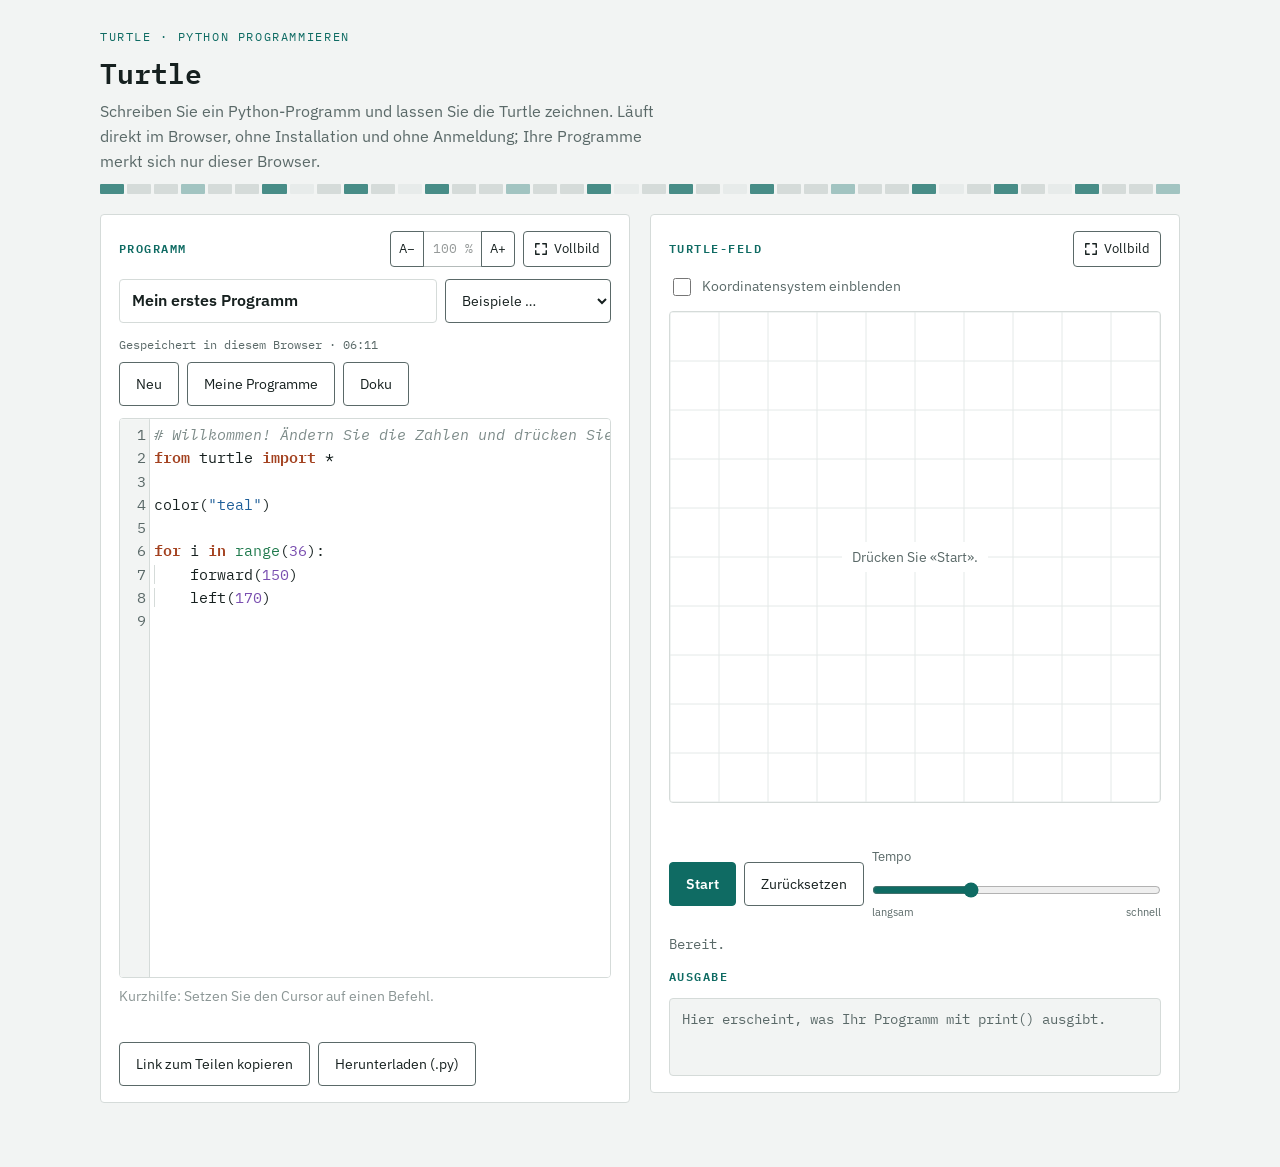
==== commit 620e3b2c: "Kursmodus: Fragen vorher/nachher, Aufgabenart, Ideenkarten, Einrückungslinien - vorher/nachher wie i" ====
--- a/index.html
+++ b/index.html
@@ -42,7 +42,7 @@
         <span><i class="g"></i>automatisch geprüft</span>
         <span><i class="s"></i>selbst abgehakt</span>
         <span><i class="a"></i>aktuelle Aufgabe</span>
-        <span><i class="k"></i>Lernkontrolle</span>
+        <span><i class="k"></i>Selbstkontrolle</span>
         <span>★ Zusatzaufgabe</span>
       </div>
     </section>
@@ -67,6 +67,10 @@
         <div class="tu-vergleich" id="vergleich" role="group" aria-label="Stimmte Ihre Vorhersage?"></div>
       </div>
       <ul class="tu-checkliste" id="checkliste" hidden></ul>
+      <div class="tu-ideen" id="ideen" hidden>
+        <p class="tu-ideen-titel">Ideenkarten: wenn Sie nicht weiterwissen</p>
+        <div class="tu-ideen-liste" id="ideenListe"></div>
+      </div>
       <img class="tu-bild" id="aufgabeBild" alt="" hidden>
       <p class="tu-weiter" id="weiterHinweis" hidden></p>
       <details class="bk-hinweis" id="hinweisBox">
@@ -156,7 +160,30 @@
         <p class="bk-schritt" id="zustand" aria-live="polite"></p>
 
         <div class="bk-meldung fehler" id="meldung" role="alert" hidden></div>
+        <fieldset class="bk-frage" id="vorherBox" hidden>
+          <legend>Vorher: Ihre Vorhersage</legend>
+          <p class="bk-frage-text" id="vorherText"></p>
+          <div class="bk-frage-antworten" id="vorherAntworten"></div>
+          <p class="bk-frage-rueck" id="vorherRueck" role="status" aria-live="polite"></p>
+        </fieldset>
         <div class="bk-meldung" id="pruefung" role="status" aria-live="polite" hidden></div>
+        <fieldset class="bk-frage" id="nachherBox" hidden>
+          <legend>Nachher: Frage zum Programm</legend>
+          <p class="bk-frage-text" id="nachherText"></p>
+          <div class="bk-frage-antworten" id="nachherAntworten"></div>
+          <p class="bk-frage-rueck" id="nachherRueck" role="status" aria-live="polite"></p>
+        </fieldset>
+        <div class="bk-meldung" id="frageWerkzeug" hidden>
+          <strong>Fragen-Werkzeug</strong>
+          <p>Schlüssel für «richtig» bei «vorher» und «nachher» in kurs.json.</p>
+          <div class="tu-fw">
+            <label>Aufgabe (id) <input type="text" id="fwId" autocomplete="off" spellcheck="false"></label>
+            <label>Frage <select id="fwArt"><option value="vorher">vorher</option><option value="nachher">nachher</option></select></label>
+            <label>Richtige Antwort <input type="text" id="fwWert" autocomplete="off" spellcheck="false" placeholder="Nummer (1, 2 …) oder Zahl"></label>
+            <label><input type="checkbox" id="fwZahl"> Zahl-Frage</label>
+          </div>
+          <p class="tu-fw-aus">«richtig»: <code id="fwAus">–</code></p>
+        </div>
         <div class="bk-meldung" id="zielWerkzeug" hidden>
           <strong>Zielbild-Werkzeug</strong>
           <p>Nach jedem Lauf steht hier die Zeichnung als «ziel» für kurs.json.</p>
--- a/assets/turtle.css
+++ b/assets/turtle.css
@@ -299,6 +299,7 @@
   font:700 .72rem/1 "IBM Plex Sans",sans-serif;color:var(--surface);
 }
 .bk-station.kontrolle{border-radius:5px}
+.bk-station.werkstatt{width:30px;height:30px;border-width:3px}
 .bk-station.geprueft{background:var(--ok);border-color:var(--ok)}
 .bk-station.selbst{background:var(--ink-soft);border-color:var(--ink-soft);opacity:.75}
 .bk-station.aktuell{box-shadow:0 0 0 3px var(--surface),0 0 0 5px var(--accent)}
@@ -347,6 +348,50 @@
 .tu-vergleich .bk-knopf[aria-pressed="true"]{background:var(--accent);border-color:var(--accent);color:var(--surface)}
 .tu-knoepfe{display:flex;flex-wrap:wrap;gap:8px}
 
+/* Fragen vorher und nachher (wie .bk-frage in Kara, baukasten.css) */
+.bk-frage{margin:10px 0 0;border:1px solid var(--line);border-radius:var(--radius);padding:4px 12px 10px;min-width:0;background:var(--surface)}
+.bk-frage[hidden]{display:none}
+.bk-frage legend{font-family:"IBM Plex Mono",ui-monospace,monospace;font-size:.72rem;letter-spacing:.1em;text-transform:uppercase;color:var(--accent);font-weight:600;padding:0 6px}
+.bk-frage .bk-frage-text{font-weight:600;margin:0}
+.bk-frage-text code,.bk-frage-rueck code{font-family:"IBM Plex Mono",ui-monospace,monospace;font-size:.88em;padding:0 3px;background:var(--ground);border:1px solid var(--line);border-radius:3px}
+.bk-frage-antworten{display:flex;flex-wrap:wrap;gap:6px;margin:6px 0 4px}
+.bk-chip{font:inherit;font-size:.86rem;line-height:1.35;text-align:left;cursor:pointer;padding:6px 12px;min-height:36px;border-radius:18px;border:1px solid var(--line);background:var(--surface);color:var(--ink);max-width:100%}
+.bk-chip:hover{border-color:var(--accent)}
+.bk-chip:focus-visible{outline:3px solid var(--accent);outline-offset:2px}
+.bk-chip.gewaehlt{border-color:var(--accent);background:var(--accent-soft);font-weight:600}
+.bk-chip.richtig{border-color:var(--ok);background:var(--ok-soft);font-weight:600}
+.bk-chip.falsch{border-color:var(--no);background:var(--no-soft)}
+.bk-chip.bild{display:flex;flex-direction:column;align-items:center;gap:2px;padding:4px;border-radius:var(--radius);text-align:center}
+.bk-chip.bild svg{width:84px;height:84px;display:block;color:var(--ink)}
+.bk-chip.bild span{font-size:.78rem}
+.bk-zahl{font:inherit;width:6.5em;min-height:36px;padding:4px 8px;border:1px solid var(--line);border-radius:var(--radius);background:var(--surface);color:var(--ink)}
+.bk-zahl:focus-visible{outline:3px solid var(--accent);outline-offset:2px}
+.bk-frage .bk-knopf{min-height:36px;padding:4px 12px}
+.bk-frage .bk-frage-rueck{margin:8px 0 0;padding:8px 10px;border-radius:var(--radius);background:var(--ground);min-height:1.5em}
+.bk-frage-rueck[hidden]{display:none}
+.bk-frage-rueck.ok{background:var(--ok-soft)}
+.bk-frage-rueck.fehler{background:var(--no-soft)}
+.bk-frage-rueck .bk-knopf{margin-top:8px}
+
+/* Ideenkarten (Werkstatt) */
+.tu-ideen{margin-top:10px}
+.tu-ideen[hidden]{display:none}
+.tu-ideen-titel{margin:0 0 6px !important;font-size:.85rem;color:var(--ink-soft)}
+.tu-ideen-liste{display:grid;grid-template-columns:repeat(auto-fill,minmax(min(100%,220px),1fr));gap:8px;align-items:start}
+.tu-idee{border:1px solid var(--line);border-left:3px solid var(--accent);border-radius:var(--radius);background:var(--surface);padding:6px 10px}
+.tu-idee summary{cursor:pointer;font-weight:600;font-size:.92rem;min-height:28px;display:flex;align-items:center}
+.tu-idee summary:focus-visible{outline:3px solid var(--accent);outline-offset:2px}
+.tu-idee .tu-text{margin:6px 0 4px;font-size:.9rem}
+.tu-etikett.art{border-color:var(--ink-soft);color:var(--ink)}
+
+/* Fragen-Werkzeug (?werkzeug=frage) */
+.tu-fw{display:flex;flex-wrap:wrap;gap:8px 14px;align-items:center;font-size:.88rem}
+.tu-fw input[type="text"],.tu-fw select{font:inherit;min-height:32px;padding:2px 6px;border:1px solid var(--line);border-radius:var(--radius);background:var(--surface);color:var(--ink)}
+.tu-fw-aus code{font-family:"IBM Plex Mono",ui-monospace,monospace;font-size:1rem;user-select:all}
+
+/* Einrückungslinien im Editor: je Stufe ein feiner Strich am Anfang */
+.tu-editor .cm-einzug{box-shadow:inset 1px 0 0 var(--einzug,var(--line))}
+
 /* ---------- Übersicht ---------- */
 .tu-uebersicht{width:min(94vw,1000px);max-height:88vh;max-height:88dvh;padding:0;overflow:auto}
 .tu-dialogkopf{position:sticky;top:0;z-index:1;display:flex;align-items:center;gap:12px;padding:12px 18px;background:var(--surface);border-bottom:1px solid var(--line)}
